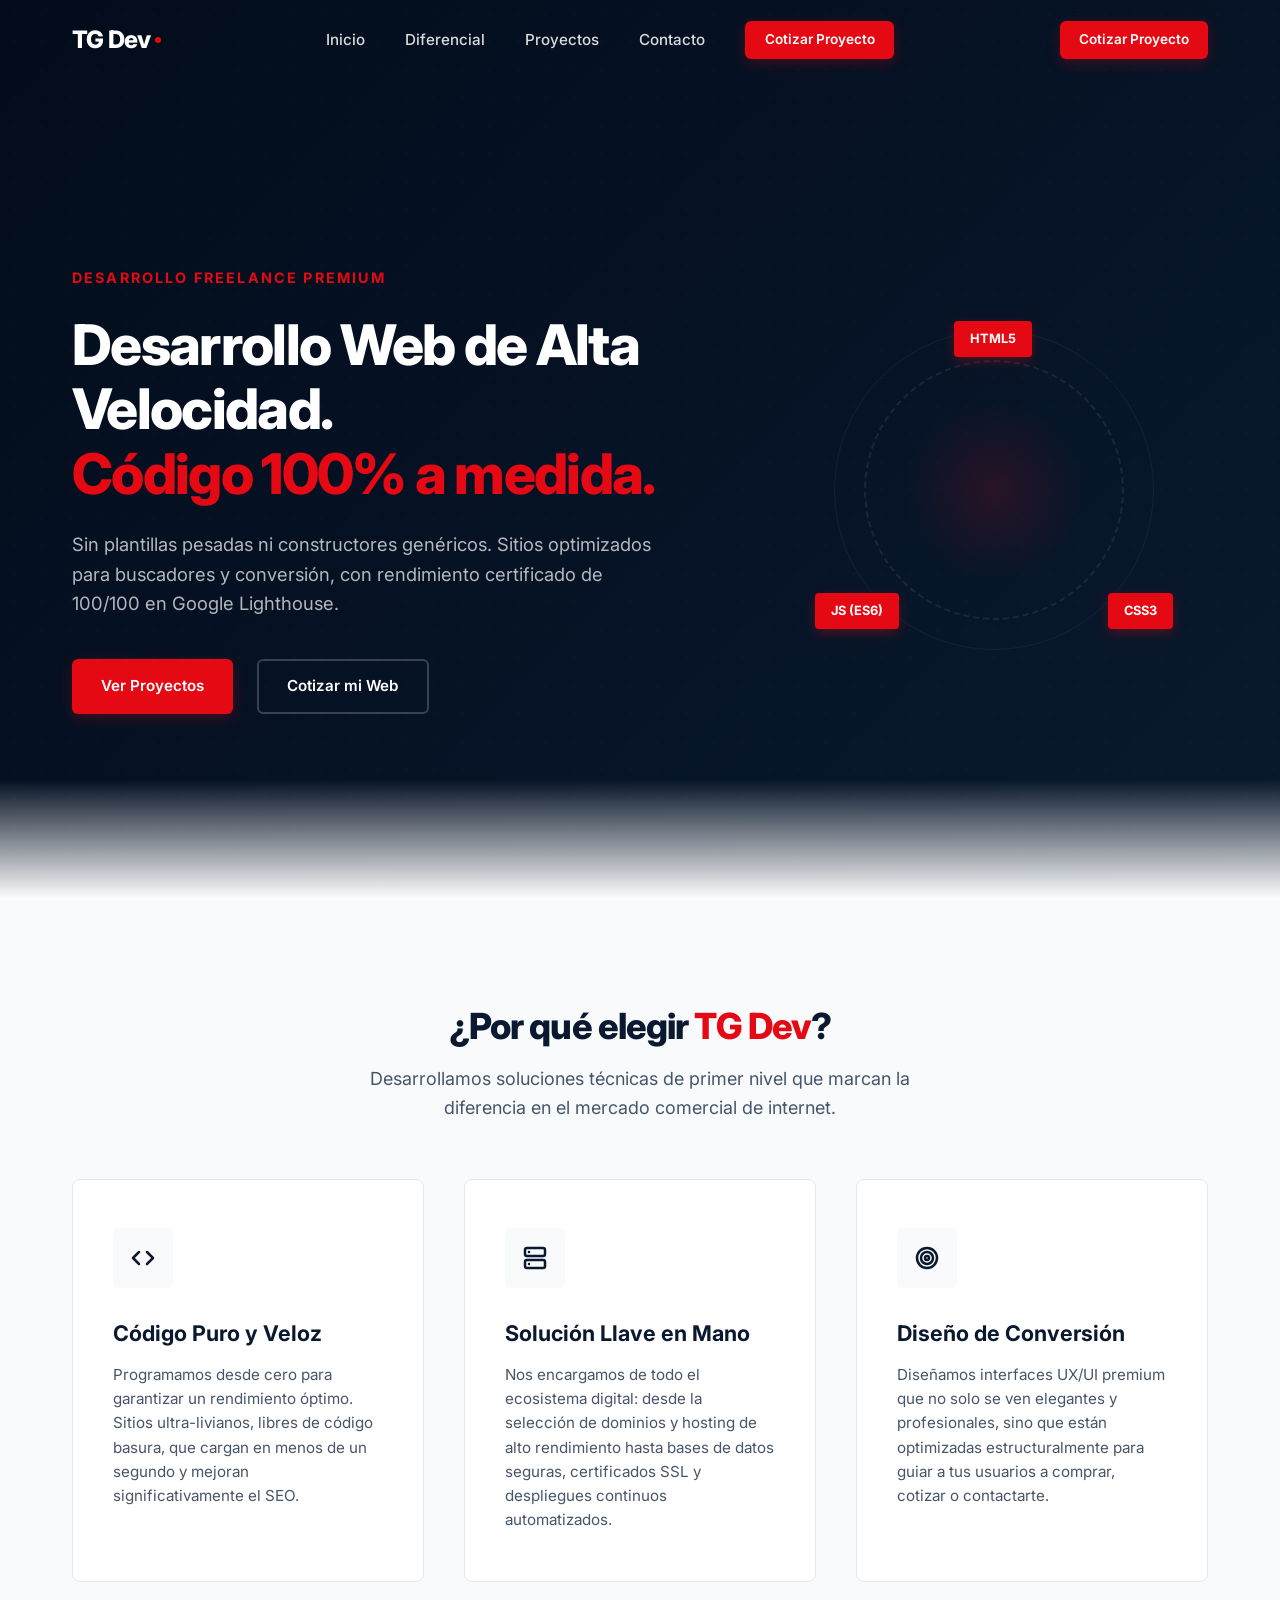
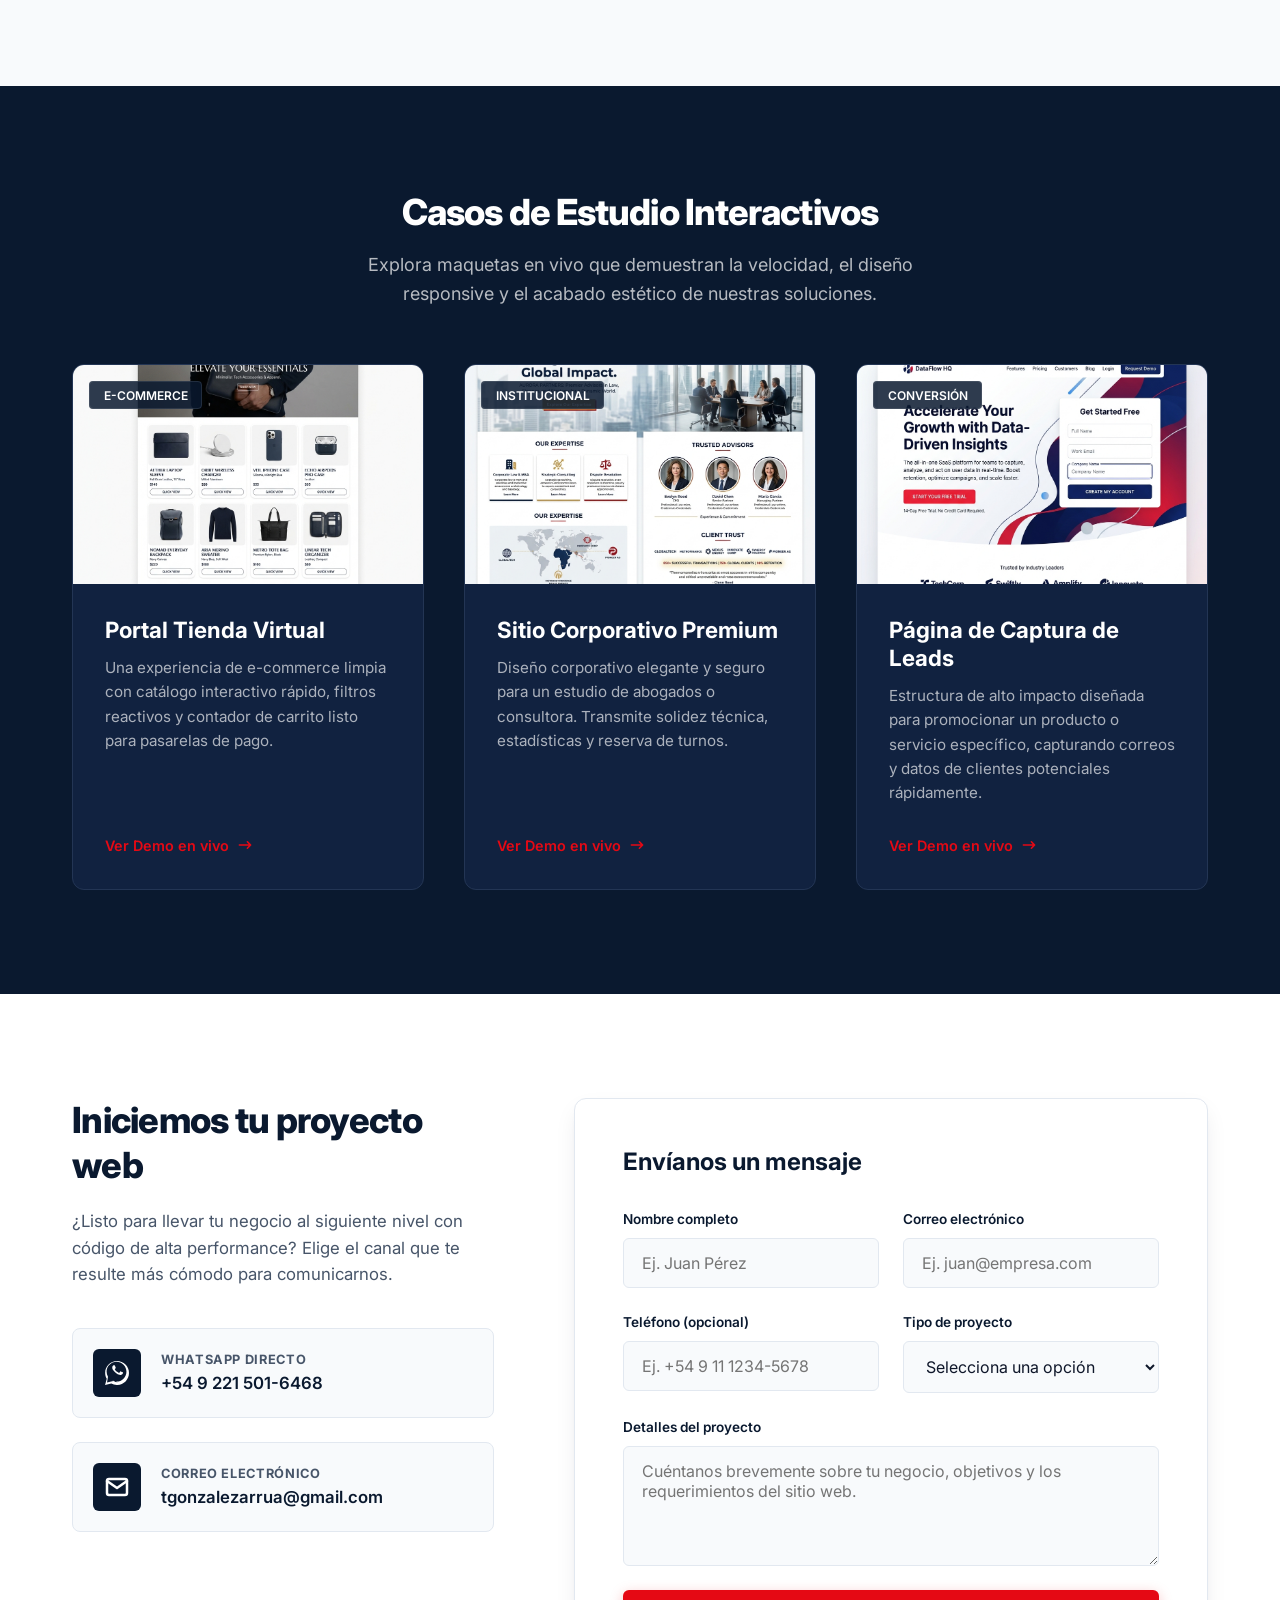
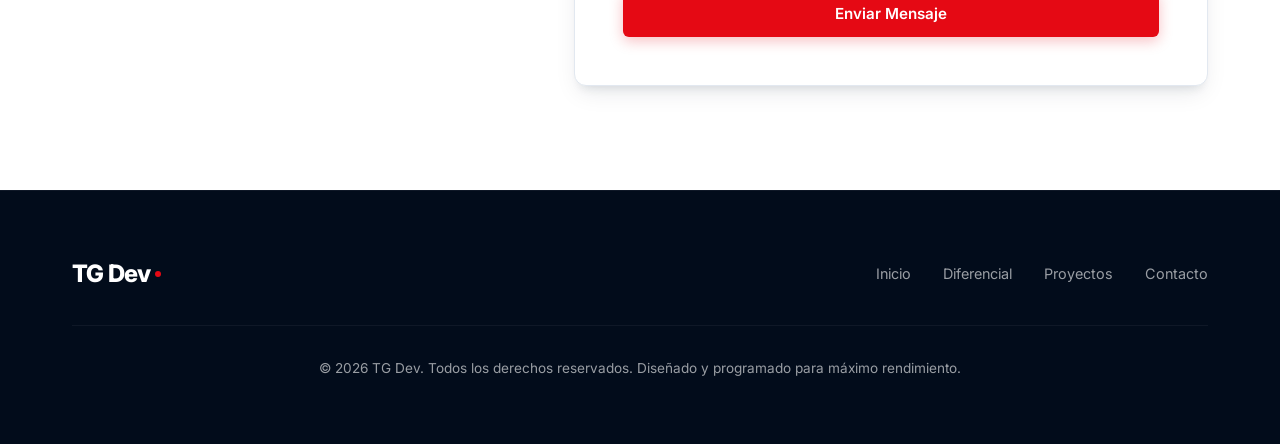
==== index.html @ a8b9cef2 "Initial commit: TG Dev portfolio and 3 interactive live demo pages" ====
<!DOCTYPE html>
<html lang="es">
<head>
  <meta charset="UTF-8">
  <meta name="viewport" content="width=device-width, initial-scale=1.0">
  <meta name="description" content="Sitios web freelance a medida en código puro para el máximo rendimiento y conversión. Soluciones llave en mano de hosting, base de datos y diseño premium en TG Dev.">
  <meta name="robots" content="index, follow">
  <title>TG Dev | Desarrollo Web de Alta Velocidad y Código a Medida</title>
  
  <!-- Preconnect Google Fonts for Performance -->
  <link rel="preconnect" href="https://fonts.googleapis.com">
  <link rel="preconnect" href="https://fonts.gstatic.com" crossorigin>
  <link href="https://fonts.googleapis.com/css2?family=Inter:wght@300;400;500;600;700;800&display=swap" rel="stylesheet">
  
  <!-- Global Stylesheet -->
  <link rel="stylesheet" href="styles.css">
</head>
<body>

  <!-- Header / Navigation -->
  <header class="header">
    <div class="container nav-container">
      <a href="#" class="logo" id="header-logo">
        TG Dev<span class="logo-dot"></span>
      </a>
      
      <!-- Nav menu -->
      <ul class="nav-menu" id="nav-menu">
        <li><a href="#" class="nav-link">Inicio</a></li>
        <li><a href="#diferencial" class="nav-link">Diferencial</a></li>
        <li><a href="#proyectos" class="nav-link">Proyectos</a></li>
        <li><a href="#contacto" class="nav-link">Contacto</a></li>
        <li class="mobile-nav-cta">
          <a href="#contacto" class="btn btn-primary btn-small">Cotizar Proyecto</a>
        </li>
      </ul>
      
      <!-- Call to action button -->
      <div class="nav-cta">
        <a href="#contacto" class="btn btn-primary btn-small">Cotizar Proyecto</a>
      </div>
      
      <!-- Mobile hamburger toggle button -->
      <button class="mobile-toggle" aria-label="Abrir menú de navegación" aria-expanded="false" id="mobile-nav-toggle">
        <span></span>
        <span></span>
        <span></span>
      </button>
    </div>
  </header>

  <!-- Hero Section -->
  <section class="hero" id="inicio">
    <div class="container hero-grid">
      <div class="hero-content">
        <span class="hero-tagline">Desarrollo Freelance Premium</span>
        <h1 class="hero-title">
          Desarrollo Web de Alta Velocidad.<br>
          <span class="text-accent">Código 100% a medida.</span>
        </h1>
        <p class="hero-description">
          Sin plantillas pesadas ni constructores genéricos. Sitios optimizados para buscadores y conversión, con rendimiento certificado de 100/100 en Google Lighthouse.
        </p>
        <div class="hero-actions">
          <a href="#proyectos" class="btn btn-primary">Ver Proyectos</a>
          <a href="#contacto" class="btn btn-secondary">Cotizar mi Web</a>
        </div>
      </div>
      
      <div class="hero-visual" aria-hidden="true">
        <!-- Interactive Tech Node graphic -->
        <div class="tech-circle">
          <div class="tech-node node-1">HTML5</div>
          <div class="tech-node node-2">CSS3</div>
          <div class="tech-node node-3">JS (ES6)</div>
        </div>
      </div>
    </div>
  </section>

  <!-- Technical Differential Section -->
  <section class="section-padding bg-offset" id="diferencial">
    <div class="container">
      <h2 class="section-title">¿Por qué elegir <span class="text-accent">TG Dev</span>?</h2>
      <p class="section-subtitle">
        Desarrollamos soluciones técnicas de primer nivel que marcan la diferencia en el mercado comercial de internet.
      </p>
      
      <div class="differential-grid">
        <!-- Column 1: Speed & Clean code -->
        <article class="diff-card">
          <div class="diff-icon-wrapper" aria-hidden="true">
            <!-- Code/Terminal SVG Icon -->
            <svg width="24" height="24" viewBox="0 0 24 24" fill="none" stroke="currentColor" stroke-width="2.5" stroke-linecap="round" stroke-linejoin="round">
              <polyline points="16 18 22 12 16 6"></polyline>
              <polyline points="8 6 2 12 8 18"></polyline>
            </svg>
          </div>
          <h3>Código Puro y Veloz</h3>
          <p>
            Programamos desde cero para garantizar un rendimiento óptimo. Sitios ultra-livianos, libres de código basura, que cargan en menos de un segundo y mejoran significativamente el SEO.
          </p>
        </article>

        <!-- Column 2: Full-Stack Solution -->
        <article class="diff-card">
          <div class="diff-icon-wrapper" aria-hidden="true">
            <!-- Server/Cloud SVG Icon -->
            <svg width="24" height="24" viewBox="0 0 24 24" fill="none" stroke="currentColor" stroke-width="2.5" stroke-linecap="round" stroke-linejoin="round">
              <rect x="2" y="2" width="20" height="8" rx="2" ry="2"></rect>
              <rect x="2" y="14" width="20" height="8" rx="2" ry="2"></rect>
              <line x1="6" y1="6" x2="6.01" y2="6"></line>
              <line x1="6" y1="18" x2="6.01" y2="18"></line>
            </svg>
          </div>
          <h3>Solución Llave en Mano</h3>
          <p>
            Nos encargamos de todo el ecosistema digital: desde la selección de dominios y hosting de alto rendimiento hasta bases de datos seguras, certificados SSL y despliegues continuos automatizados.
          </p>
        </article>

        <!-- Column 3: Conversion Design -->
        <article class="diff-card">
          <div class="diff-icon-wrapper" aria-hidden="true">
            <!-- Target SVG Icon -->
            <svg width="24" height="24" viewBox="0 0 24 24" fill="none" stroke="currentColor" stroke-width="2.5" stroke-linecap="round" stroke-linejoin="round">
              <circle cx="12" cy="12" r="10"></circle>
              <circle cx="12" cy="12" r="6"></circle>
              <circle cx="12" cy="12" r="2"></circle>
            </svg>
          </div>
          <h3>Diseño de Conversión</h3>
          <p>
            Diseñamos interfaces UX/UI premium que no solo se ven elegantes y profesionales, sino que están optimizadas estructuralmente para guiar a tus usuarios a comprar, cotizar o contactarte.
          </p>
        </article>
      </div>
    </div>
  </section>

  <!-- Interactive Project Showcase Section -->
  <section class="section-padding bg-dark" id="proyectos">
    <div class="container">
      <h2 class="section-title">Casos de Estudio Interactivos</h2>
      <p class="section-subtitle" style="color: rgba(255,255,255,0.7);">
        Explora maquetas en vivo que demuestran la velocidad, el diseño responsive y el acabado estético de nuestras soluciones.
      </p>
      
      <div class="showcase-grid">
        <!-- E-Commerce Card -->
        <article class="showcase-card">
          <div class="showcase-img-container">
            <span class="showcase-overlay">
              <span class="showcase-tag">E-Commerce</span>
            </span>
            <img src="assets/img/ecommerce-preview.png" alt="Previsualización de la tienda online ficticia" class="showcase-img" loading="lazy">
          </div>
          <div class="showcase-content">
            <h3>Portal Tienda Virtual</h3>
            <p>Una experiencia de e-commerce limpia con catálogo interactivo rápido, filtros reactivos y contador de carrito listo para pasarelas de pago.</p>
            <a href="demo-ecommerce.html" class="showcase-link">
              Ver Demo en vivo
              <svg viewBox="0 0 20 20" aria-hidden="true">
                <path fill-rule="evenodd" d="M12.293 5.293a1 1 0 011.414 0l4 4a1 1 0 010 1.414l-4 4a1 1 0 01-1.414-1.414L14.586 11H3a1 1 0 110-2h11.586l-2.293-2.293a1 1 0 010-1.414z" clip-rule="evenodd"></path>
              </svg>
            </a>
          </div>
        </article>

        <!-- Institutional Card -->
        <article class="showcase-card">
          <div class="showcase-img-container">
            <span class="showcase-overlay">
              <span class="showcase-tag">Institucional</span>
            </span>
            <img src="assets/img/institucional-preview.png" alt="Previsualización del sitio corporativo ficticio" class="showcase-img" loading="lazy">
          </div>
          <div class="showcase-content">
            <h3>Sitio Corporativo Premium</h3>
            <p>Diseño corporativo elegante y seguro para un estudio de abogados o consultora. Transmite solidez técnica, estadísticas y reserva de turnos.</p>
            <a href="demo-institucional.html" class="showcase-link">
              Ver Demo en vivo
              <svg viewBox="0 0 20 20" aria-hidden="true">
                <path fill-rule="evenodd" d="M12.293 5.293a1 1 0 011.414 0l4 4a1 1 0 010 1.414l-4 4a1 1 0 01-1.414-1.414L14.586 11H3a1 1 0 110-2h11.586l-2.293-2.293a1 1 0 010-1.414z" clip-rule="evenodd"></path>
              </svg>
            </a>
          </div>
        </article>

        <!-- Landing Page Card -->
        <article class="showcase-card">
          <div class="showcase-img-container">
            <span class="showcase-overlay">
              <span class="showcase-tag">Conversión</span>
            </span>
            <img src="assets/img/landing-preview.png" alt="Previsualización de la landing page de captura" class="showcase-img" loading="lazy">
          </div>
          <div class="showcase-content">
            <h3>Página de Captura de Leads</h3>
            <p>Estructura de alto impacto diseñada para promocionar un producto o servicio específico, capturando correos y datos de clientes potenciales rápidamente.</p>
            <a href="demo-landing.html" class="showcase-link">
              Ver Demo en vivo
              <svg viewBox="0 0 20 20" aria-hidden="true">
                <path fill-rule="evenodd" d="M12.293 5.293a1 1 0 011.414 0l4 4a1 1 0 010 1.414l-4 4a1 1 0 01-1.414-1.414L14.586 11H3a1 1 0 110-2h11.586l-2.293-2.293a1 1 0 010-1.414z" clip-rule="evenodd"></path>
              </svg>
            </a>
          </div>
        </article>
      </div>
    </div>
  </section>

  <!-- Contact & Call to Action Section -->
  <section class="section-padding" id="contacto">
    <div class="container contact-grid">
      
      <!-- Left Column: Contact Channels -->
      <div class="contact-info">
        <h2>Iniciemos tu proyecto web</h2>
        <p>
          ¿Listo para llevar tu negocio al siguiente nivel con código de alta performance? Elige el canal que te resulte más cómodo para comunicarnos.
        </p>
        
        <div class="contact-channels">
          <!-- WhatsApp Channel -->
          <a href="https://wa.me/5492215016468" class="channel-card whatsapp" target="_blank" rel="noopener noreferrer">
            <div class="channel-icon" aria-hidden="true">
              <!-- WhatsApp SVG -->
              <svg width="24" height="24" viewBox="0 0 24 24" fill="currentColor">
                <path d="M.057 24l1.687-6.163c-1.041-1.804-1.588-3.849-1.587-5.946C.06 5.348 5.397.01 12.008.01c3.202.001 6.212 1.246 8.477 3.514 2.266 2.268 3.507 5.28 3.505 8.484-.004 6.657-5.34 11.997-11.953 11.997-2.005-.001-3.973-.502-5.73-1.464L0 24zm6.59-4.846c1.6.95 3.197 1.451 4.838 1.453 5.485 0 9.94-4.447 9.943-9.919.002-2.65-1.02-5.143-2.88-7.009C16.69 1.815 14.205.793 11.562.793c-5.487 0-9.943 4.449-9.946 9.92-.001 1.774.475 3.498 1.38 5.061L2.03 21.57l6.196-1.625c1.472.802 3.125 1.222 4.79 1.222.001 0 0 0 .001 0zm11.367-7.794c-.302-.151-1.786-.881-2.062-.981-.277-.1-.478-.151-.68.151-.202.302-.782.981-.956 1.181-.176.2-.353.226-.655.076-1.537-.767-2.664-1.333-3.738-3.178-.285-.488.285-.453.816-1.513.088-.176.044-.328-.022-.479-.066-.151-.58-1.4-.796-1.92-.211-.508-.425-.439-.58-.446-.151-.008-.323-.009-.494-.009-.171 0-.45.064-.686.321-.236.257-.902.881-.902 2.148s.922 2.493 1.05 2.661c.126.168 1.814 2.769 4.398 3.882.615.264 1.094.422 1.468.541.618.196 1.18.169 1.625.1.497-.077 1.786-.731 2.038-1.44.252-.708.252-1.314.177-1.44-.075-.127-.277-.202-.58-.352z"/>
              </svg>
            </div>
            <div class="channel-details">
              <span class="channel-label">WhatsApp Directo</span>
              <span class="channel-value">+54 9 221 501-6468</span>
            </div>
          </a>
          
          <!-- Email Channel -->
          <a href="mailto:tgonzalezarrua@gmail.com" class="channel-card email">
            <div class="channel-icon" aria-hidden="true">
              <!-- Envelope SVG -->
              <svg width="24" height="24" viewBox="0 0 24 24" fill="none" stroke="currentColor" stroke-width="2.5" stroke-linecap="round" stroke-linejoin="round">
                <path d="M4 4h16c1.1 0 2 .9 2 2v12c0 1.1-.9 2-2 2H4c-1.1 0-2-.9-2-2V6c0-1.1.9-2 2-2z"></path>
                <polyline points="22,6 12,13 2,6"></polyline>
              </svg>
            </div>
            <div class="channel-details">
              <span class="channel-label">Correo Electrónico</span>
              <span class="channel-value">tgonzalezarrua@gmail.com</span>
            </div>
          </a>
        </div>
      </div>
      
      <!-- Right Column: Netlify Contact Form -->
      <div class="contact-form-wrapper">
        <h3 class="contact-form-title">Envíanos un mensaje</h3>
        
        <!-- Netlify Form Setup -->
        <form name="contact" method="POST" data-netlify="true" netlify-honeypot="bot-field" id="contact-form">
          <input type="hidden" name="form-name" value="contact" />
          <p style="display:none">
            <label>Don't fill this out if you're human: <input name="bot-field" /></label>
          </p>
          
          <div class="form-row">
            <div class="form-group">
              <label for="name" class="form-label">Nombre completo</label>
              <input type="text" name="name" id="name" class="form-input" placeholder="Ej. Juan Pérez" required>
            </div>
            <div class="form-group">
              <label for="email" class="form-label">Correo electrónico</label>
              <input type="email" name="email" id="email" class="form-input" placeholder="Ej. juan@empresa.com" required>
            </div>
          </div>
          
          <div class="form-row">
            <div class="form-group">
              <label for="phone" class="form-label">Teléfono (opcional)</label>
              <input type="tel" name="phone" id="phone" class="form-input" placeholder="Ej. +54 9 11 1234-5678">
            </div>
            <div class="form-group">
              <label for="project-type" class="form-label">Tipo de proyecto</label>
              <select name="project-type" id="project-type" class="form-input" required>
                <option value="" disabled selected>Selecciona una opción</option>
                <option value="ecommerce">Tienda Online / E-commerce</option>
                <option value="institutional">Web Corporativa / Institucional</option>
                <option value="landing">Landing Page de Captura</option>
                <option value="custom">Desarrollo Web Personalizado</option>
              </select>
            </div>
          </div>
          
          <div class="form-group">
            <label for="message" class="form-label">Detalles del proyecto</label>
            <textarea name="message" id="message" class="form-input" placeholder="Cuéntanos brevemente sobre tu negocio, objetivos y los requerimientos del sitio web." required></textarea>
          </div>
          
          <button type="submit" class="btn btn-primary" style="width:100%;">Enviar Mensaje</button>
          
          <div id="contact-status" class="form-status" aria-live="polite"></div>
        </form>
      </div>
      
    </div>
  </section>

  <!-- Footer -->
  <footer class="footer">
    <div class="container">
      <div class="footer-content">
        <a href="#" class="logo footer-logo">
          TG Dev<span class="logo-dot"></span>
        </a>
        <nav aria-label="Menú secundario">
          <ul class="footer-links">
            <li><a href="#" class="footer-link">Inicio</a></li>
            <li><a href="#diferencial" class="footer-link">Diferencial</a></li>
            <li><a href="#proyectos" class="footer-link">Proyectos</a></li>
            <li><a href="#contacto" class="footer-link">Contacto</a></li>
          </ul>
        </nav>
      </div>
      
      <div class="footer-copyright">
        &copy; 2026 TG Dev. Todos los derechos reservados. Diseñado y programado para máximo rendimiento.
      </div>
    </div>
  </footer>

  <!-- Core JavaScript -->
  <script src="main.js"></script>
</body>
</html>
---- styles.css ----
/* ==========================================================================
   TG DEV - MODERN DESIGN SYSTEM & GLOBAL STYLES
   ========================================================================== */

/* Import Google Fonts - Inter */
@import url('https://fonts.googleapis.com/css2?family=Inter:wght@300;400;500;600;700;800&display=swap');

:root {
  /* Colors */
  --primary: #0A192F;         /* Deep Navy - Trust & Security */
  --primary-light: #112240;   /* Light Navy - Cards/Secondary backgrounds */
  --primary-dark: #020C1B;    /* Dark Navy - Footer/Hero Base */
  
  --accent: #E50914;          /* Premium Crimson Red - Call To Action & Highlights */
  --accent-hover: #B80710;    /* Dark Red - Hover states */
  
  --neutral-dark: #0F172A;    /* Slate 900 - Text dark */
  --neutral-muted: #475569;   /* Slate 600 - Secondary text */
  --neutral-light: #FFFFFF;   /* White */
  --neutral-bg-light: #F8FAFC;/* Slate 50 - Background light */
  
  --border-light: #E2E8F0;    /* Slate 200 - Borders */
  --border-dark: #233554;     /* Deep borders for dark themes */
  
  /* Fonts */
  --font-sans: 'Inter', -apple-system, BlinkMacSystemFont, "Segoe UI", Roboto, sans-serif;
  
  /* Layout & Spacing */
  --container-max-width: 1200px;
  --header-height: 80px;
  --header-shrink-height: 70px;
  
  /* Transitions */
  --transition-fast: all 0.15s ease;
  --transition-normal: all 0.3s cubic-bezier(0.25, 0.8, 0.25, 1);
  --transition-slow: all 0.5s cubic-bezier(0.25, 0.8, 0.25, 1);
  
  /* Shadows */
  --shadow-sm: 0 1px 3px rgba(0,0,0,0.12), 0 1px 2px rgba(0,0,0,0.24);
  --shadow-md: 0 4px 6px -1px rgba(0, 0, 0, 0.1), 0 2px 4px -1px rgba(0, 0, 0, 0.06);
  --shadow-lg: 0 10px 25px -5px rgba(10, 25, 47, 0.1), 0 8px 10px -6px rgba(10, 25, 47, 0.1);
  --shadow-premium: 0 20px 40px rgba(2, 12, 27, 0.3);
}

/* ==========================================================================
   RESET & BASE STYLES
   ========================================================================== */
*, *::before, *::after {
  box-sizing: border-box;
  margin: 0;
  padding: 0;
}

html {
  scroll-behavior: smooth;
  font-size: 16px;
  -webkit-font-smoothing: antialiased;
  -moz-osx-font-smoothing: grayscale;
}

body {
  font-family: var(--font-sans);
  background-color: var(--neutral-light);
  color: var(--neutral-dark);
  line-height: 1.6;
  overflow-x: hidden;
}

h1, h2, h3, h4, h5, h6 {
  font-weight: 700;
  line-height: 1.25;
  color: var(--primary);
}

a {
  color: inherit;
  text-decoration: none;
  transition: var(--transition-fast);
}

img {
  max-width: 100%;
  height: auto;
  display: block;
}

input, textarea, button, select {
  font-family: inherit;
  font-size: 1rem;
}

button {
  cursor: pointer;
  border: none;
  background: none;
  outline: none;
}

/* ==========================================================================
   UTILITY CLASSES
   ========================================================================== */
.container {
  width: 100%;
  max-width: var(--container-max-width);
  margin-right: auto;
  margin-left: auto;
  padding-right: 2rem;
  padding-left: 2rem;
}

.section-padding {
  padding-top: 6.5rem;
  padding-bottom: 6.5rem;
}

.section-title {
  font-size: 2.25rem;
  font-weight: 800;
  text-align: center;
  margin-bottom: 1rem;
  letter-spacing: -0.025em;
}

.section-subtitle {
  font-size: 1.125rem;
  color: var(--neutral-muted);
  text-align: center;
  max-width: 600px;
  margin: 0 auto 3.5rem auto;
}

.text-accent {
  color: var(--accent);
}

.bg-dark {
  background-color: var(--primary);
  color: var(--neutral-light);
}

.bg-dark h1, .bg-dark h2, .bg-dark h3, .bg-dark h4 {
  color: var(--neutral-light);
}

.bg-offset {
  background-color: var(--neutral-bg-light);
}

/* ==========================================================================
   BUTTONS
   ========================================================================== */
.btn {
  display: inline-flex;
  align-items: center;
  justify-content: center;
  padding: 0.85rem 1.8rem;
  font-weight: 600;
  font-size: 0.95rem;
  border-radius: 6px;
  transition: var(--transition-normal);
  text-align: center;
  position: relative;
  overflow: hidden;
  gap: 0.5rem;
  z-index: 1;
}

.btn::before {
  content: '';
  position: absolute;
  top: 0;
  left: 0;
  width: 100%;
  height: 100%;
  background: rgba(255, 255, 255, 0.08);
  transform: scaleX(0);
  transform-origin: right;
  transition: transform 0.4s ease-in-out;
  z-index: -1;
}

.btn:hover::before {
  transform: scaleX(1);
  transform-origin: left;
}

.btn-primary {
  background-color: var(--accent);
  color: var(--neutral-light);
  box-shadow: 0 4px 14px rgba(229, 9, 20, 0.25);
}

.btn-primary:hover {
  background-color: var(--accent-hover);
  box-shadow: 0 6px 20px rgba(229, 9, 20, 0.35);
  transform: translateY(-2px);
}

.btn-secondary {
  background-color: transparent;
  color: var(--neutral-light);
  border: 2px solid rgba(255, 255, 255, 0.2);
}

.btn-secondary:hover {
  border-color: var(--neutral-light);
  background-color: rgba(255, 255, 255, 0.05);
  transform: translateY(-2px);
}

.btn-outline-dark {
  background-color: transparent;
  color: var(--primary);
  border: 2px solid var(--primary);
}

.btn-outline-dark:hover {
  background-color: var(--primary);
  color: var(--neutral-light);
  transform: translateY(-2px);
}

.btn-small {
  padding: 0.5rem 1.2rem;
  font-size: 0.85rem;
}

/* ==========================================================================
   HEADER / NAVIGATION
   ========================================================================== */
.header {
  position: fixed;
  top: 0;
  left: 0;
  width: 100%;
  height: var(--header-height);
  display: flex;
  align-items: center;
  z-index: 1000;
  transition: var(--transition-normal);
  background: transparent;
}

.header.scrolled {
  height: var(--header-shrink-height);
  background: rgba(10, 25, 47, 0.95);
  backdrop-filter: blur(16px);
  -webkit-backdrop-filter: blur(16px);
  box-shadow: var(--shadow-md);
  border-bottom: 1px solid rgba(255, 255, 255, 0.08);
}

.header.scrolled-light {
  height: var(--header-shrink-height);
  background: rgba(255, 255, 255, 0.95);
  backdrop-filter: blur(16px);
  -webkit-backdrop-filter: blur(16px);
  box-shadow: var(--shadow-md);
  border-bottom: 1px solid rgba(15, 23, 42, 0.08);
}

.header.scrolled-light .nav-link {
  color: var(--primary);
}

.header.scrolled-light .logo {
  color: var(--primary);
}

.nav-container {
  display: flex;
  justify-content: space-between;
  align-items: center;
  width: 100%;
}

.logo {
  font-size: 1.5rem;
  font-weight: 800;
  color: var(--neutral-light);
  letter-spacing: -0.03em;
  display: flex;
  align-items: center;
  gap: 0.25rem;
}

.logo-dot {
  width: 6px;
  height: 6px;
  background-color: var(--accent);
  border-radius: 50%;
  display: inline-block;
}

.nav-menu {
  display: flex;
  align-items: center;
  gap: 2.5rem;
  list-style: none;
}

.nav-link {
  font-size: 0.95rem;
  font-weight: 500;
  color: rgba(255, 255, 255, 0.85);
  position: relative;
  padding: 0.5rem 0;
}

.nav-link::after {
  content: '';
  position: absolute;
  bottom: 0;
  left: 0;
  width: 100%;
  height: 2px;
  background-color: var(--accent);
  transform: scaleX(0);
  transform-origin: right;
  transition: transform 0.3s cubic-bezier(0.25, 0.8, 0.25, 1);
}

.nav-link:hover {
  color: var(--neutral-light);
}

.nav-link:hover::after {
  transform: scaleX(1);
  transform-origin: left;
}

.header.scrolled-light .nav-link:hover {
  color: var(--accent);
}

.nav-cta {
  display: flex;
  align-items: center;
}

/* Mobile Toggle */
.mobile-toggle {
  display: none;
  flex-direction: column;
  justify-content: space-between;
  width: 24px;
  height: 18px;
  background: transparent;
  border: none;
  cursor: pointer;
  z-index: 1100;
}

.mobile-toggle span {
  width: 100%;
  height: 2px;
  background-color: var(--neutral-light);
  border-radius: 2px;
  transition: var(--transition-normal);
}

.header.scrolled-light .mobile-toggle span {
  background-color: var(--primary);
}

/* ==========================================================================
   PORTFOLIO MAIN LANDING (INDEX.HTML)
   ========================================================================== */

/* Hero Section */
.hero {
  position: relative;
  min-height: 100vh;
  display: flex;
  align-items: center;
  padding-top: var(--header-height);
  background: linear-gradient(135deg, var(--primary-dark) 0%, var(--primary) 100%);
  background-image: 
    radial-gradient(rgba(255, 255, 255, 0.02) 1px, transparent 1px),
    linear-gradient(135deg, var(--primary-dark) 0%, var(--primary) 100%);
  background-size: 28px 28px, 100% 100%;
  overflow: hidden;
}

.hero::after {
  content: '';
  position: absolute;
  bottom: 0;
  left: 0;
  width: 100%;
  height: 120px;
  background: linear-gradient(to top, var(--neutral-light), transparent);
  pointer-events: none;
}

.hero-grid {
  display: grid;
  grid-template-columns: 1.2fr 0.8fr;
  align-items: center;
  gap: 4rem;
  width: 100%;
}

.hero-content {
  z-index: 5;
  animation: fadeIn 0.8s ease-out;
}

.hero-tagline {
  font-size: 0.9rem;
  font-weight: 700;
  text-transform: uppercase;
  letter-spacing: 0.15em;
  color: var(--accent);
  margin-bottom: 1.5rem;
  display: block;
}

.hero-title {
  font-size: 3.5rem;
  font-weight: 800;
  line-height: 1.15;
  color: var(--neutral-light);
  margin-bottom: 1.5rem;
  letter-spacing: -0.03em;
}

.hero-description {
  font-size: 1.15rem;
  color: rgba(255, 255, 255, 0.7);
  margin-bottom: 2.5rem;
  max-width: 600px;
}

.hero-actions {
  display: flex;
  gap: 1.5rem;
}

.hero-visual {
  position: relative;
  display: flex;
  justify-content: center;
  align-items: center;
  z-index: 2;
}

/* Elegant Tech Decorative Circle */
.tech-circle {
  width: 320px;
  height: 320px;
  border-radius: 50%;
  border: 1px solid rgba(255, 255, 255, 0.05);
  position: relative;
  display: flex;
  align-items: center;
  justify-content: center;
  animation: rotateSlow 20s linear infinite;
}

.tech-circle::before {
  content: '';
  width: 260px;
  height: 260px;
  border-radius: 50%;
  border: 2px dashed rgba(255, 255, 255, 0.08);
  position: absolute;
}

.tech-circle::after {
  content: '';
  width: 180px;
  height: 180px;
  border-radius: 50%;
  background: radial-gradient(circle, rgba(229, 9, 20, 0.15) 0%, transparent 70%);
  position: absolute;
}

.tech-node {
  position: absolute;
  background-color: var(--accent);
  color: var(--neutral-light);
  padding: 0.5rem 1rem;
  border-radius: 4px;
  font-size: 0.8rem;
  font-weight: 700;
  box-shadow: 0 4px 12px rgba(229, 9, 20, 0.3);
  animation: counterRotate 20s linear infinite;
}

.node-1 { top: -10px; left: calc(50% - 40px); }
.node-2 { bottom: 20px; right: -20px; }
.node-3 { bottom: 20px; left: -20px; }

/* Differential Section */
.differential-grid {
  display: grid;
  grid-template-columns: repeat(auto-fit, minmax(320px, 1fr));
  gap: 2.5rem;
}

.diff-card {
  background: var(--neutral-light);
  border: 1px solid var(--border-light);
  border-radius: 8px;
  padding: 3rem 2.5rem;
  transition: var(--transition-normal);
  position: relative;
}

.diff-card::before {
  content: '';
  position: absolute;
  top: 0;
  left: 0;
  width: 100%;
  height: 4px;
  background-color: var(--primary);
  border-radius: 8px 8px 0 0;
  transform: scaleX(0);
  transform-origin: left;
  transition: var(--transition-normal);
}

.diff-card:hover {
  transform: translateY(-8px);
  box-shadow: var(--shadow-lg);
  border-color: transparent;
}

.diff-card:hover::before {
  transform: scaleX(1);
  background-color: var(--accent);
}

.diff-icon-wrapper {
  width: 60px;
  height: 60px;
  border-radius: 6px;
  background-color: var(--neutral-bg-light);
  color: var(--primary);
  display: flex;
  align-items: center;
  justify-content: center;
  font-size: 1.5rem;
  font-weight: 800;
  margin-bottom: 2rem;
  transition: var(--transition-normal);
}

.diff-card:hover .diff-icon-wrapper {
  background-color: var(--primary);
  color: var(--neutral-light);
}

.diff-card h3 {
  font-size: 1.35rem;
  font-weight: 700;
  margin-bottom: 1rem;
}

.diff-card p {
  color: var(--neutral-muted);
  font-size: 0.95rem;
  line-height: 1.6;
}

/* Showcase Section */
.showcase-section {
  position: relative;
  background-color: var(--primary-dark);
}

.showcase-grid {
  display: grid;
  grid-template-columns: repeat(auto-fit, minmax(340px, 1fr));
  gap: 2.5rem;
}

.showcase-card {
  background: var(--primary-light);
  border: 1px solid var(--border-dark);
  border-radius: 12px;
  overflow: hidden;
  transition: var(--transition-normal);
  display: flex;
  flex-direction: column;
}

.showcase-card:hover {
  transform: translateY(-5px);
  border-color: rgba(229, 9, 20, 0.4);
  box-shadow: var(--shadow-premium);
}

.showcase-img-container {
  position: relative;
  aspect-ratio: 16/10;
  overflow: hidden;
  background-color: var(--primary-dark);
}

.showcase-img {
  width: 100%;
  height: 100%;
  object-fit: cover;
  transition: var(--transition-slow);
}

.showcase-card:hover .showcase-img {
  transform: scale(1.05);
}

.showcase-overlay {
  position: absolute;
  top: 1rem;
  left: 1rem;
  z-index: 10;
}

.showcase-tag {
  background-color: rgba(10, 25, 47, 0.85);
  backdrop-filter: blur(4px);
  border: 1px solid rgba(255, 255, 255, 0.1);
  color: var(--neutral-light);
  padding: 0.35rem 0.85rem;
  font-size: 0.75rem;
  font-weight: 600;
  text-transform: uppercase;
  border-radius: 4px;
}

.showcase-content {
  padding: 2rem;
  display: flex;
  flex-direction: column;
  flex-grow: 1;
}

.showcase-card h3 {
  font-size: 1.4rem;
  color: var(--neutral-light);
  margin-bottom: 0.75rem;
}

.showcase-card p {
  color: rgba(255, 255, 255, 0.65);
  font-size: 0.95rem;
  margin-bottom: 1.75rem;
  flex-grow: 1;
}

.showcase-link {
  display: inline-flex;
  align-items: center;
  gap: 0.5rem;
  font-weight: 600;
  font-size: 0.9rem;
  color: var(--accent);
  align-self: flex-start;
  transition: var(--transition-fast);
}

.showcase-link svg {
  width: 16px;
  height: 16px;
  fill: currentColor;
  transition: transform 0.2s ease;
}

.showcase-link:hover {
  color: var(--neutral-light);
}

.showcase-link:hover svg {
  transform: translateX(4px);
}

/* Contact Section */
.contact-grid {
  display: grid;
  grid-template-columns: 0.8fr 1.2fr;
  gap: 5rem;
  align-items: start;
}

.contact-info h2 {
  font-size: 2.25rem;
  font-weight: 800;
  margin-bottom: 1.25rem;
  letter-spacing: -0.02em;
}

.contact-info p {
  color: var(--neutral-muted);
  margin-bottom: 2.5rem;
  font-size: 1.05rem;
}

.contact-channels {
  display: flex;
  flex-direction: column;
  gap: 1.5rem;
  margin-bottom: 3rem;
}

.channel-card {
  display: flex;
  align-items: center;
  gap: 1.25rem;
  padding: 1.25rem;
  background-color: var(--neutral-bg-light);
  border: 1px solid var(--border-light);
  border-radius: 8px;
  transition: var(--transition-normal);
}

.channel-card:hover {
  border-color: var(--primary);
  background-color: var(--neutral-light);
  box-shadow: var(--shadow-md);
}

.channel-icon {
  width: 48px;
  height: 48px;
  border-radius: 6px;
  background-color: var(--primary);
  color: var(--neutral-light);
  display: flex;
  align-items: center;
  justify-content: center;
  font-size: 1.2rem;
}

.channel-card.whatsapp:hover .channel-icon {
  background-color: #25D366;
}

.channel-card.email:hover .channel-icon {
  background-color: var(--accent);
}

.channel-details {
  display: flex;
  flex-direction: column;
}

.channel-label {
  font-size: 0.8rem;
  font-weight: 700;
  text-transform: uppercase;
  color: var(--neutral-muted);
  letter-spacing: 0.05em;
}

.channel-value {
  font-weight: 600;
  color: var(--primary);
  font-size: 1.05rem;
}

/* Contact Form */
.contact-form-wrapper {
  background-color: var(--neutral-light);
  border: 1px solid var(--border-light);
  box-shadow: var(--shadow-lg);
  border-radius: 12px;
  padding: 3rem;
}

.contact-form-title {
  font-size: 1.5rem;
  font-weight: 700;
  margin-bottom: 2rem;
}

.form-group {
  margin-bottom: 1.5rem;
  display: flex;
  flex-direction: column;
  gap: 0.5rem;
}

.form-row {
  display: grid;
  grid-template-columns: 1fr 1fr;
  gap: 1.5rem;
}

.form-label {
  font-size: 0.85rem;
  font-weight: 600;
  color: var(--primary);
}

.form-input {
  width: 100%;
  padding: 0.85rem 1.1rem;
  border: 1px solid var(--border-light);
  border-radius: 6px;
  background-color: var(--neutral-bg-light);
  transition: var(--transition-fast);
  color: var(--neutral-dark);
}

.form-input:focus {
  outline: none;
  border-color: var(--primary);
  background-color: var(--neutral-light);
  box-shadow: 0 0 0 3px rgba(10, 25, 47, 0.1);
}

textarea.form-input {
  resize: vertical;
  min-height: 120px;
}

.form-status {
  padding: 1rem;
  border-radius: 6px;
  font-size: 0.9rem;
  font-weight: 500;
  margin-top: 1.5rem;
  display: none;
}

.form-status.success {
  display: block;
  background-color: #DEF7EC;
  color: #03543F;
  border: 1px solid #BCF0DA;
}

.form-status.error {
  display: block;
  background-color: #FDE8E8;
  color: #9B1C1C;
  border: 1px solid #FBD5D5;
}

/* Footer */
.footer {
  background-color: var(--primary-dark);
  color: rgba(255, 255, 255, 0.6);
  padding: 4rem 0;
  border-top: 1px solid rgba(255, 255, 255, 0.05);
}

.footer-content {
  display: flex;
  justify-content: space-between;
  align-items: center;
}

.footer-logo {
  color: var(--neutral-light);
}

.footer-links {
  display: flex;
  gap: 2rem;
  list-style: none;
  font-size: 0.9rem;
}

.footer-link:hover {
  color: var(--neutral-light);
}

.footer-copyright {
  font-size: 0.85rem;
  margin-top: 2rem;
  text-align: center;
  border-top: 1px solid rgba(255, 255, 255, 0.05);
  padding-top: 2rem;
  width: 100%;
}


/* ==========================================================================
   DEMO COMMON STYLES (HEADER, HERO, LAYOUTS)
   ========================================================================= */
.demo-body {
  background-color: var(--neutral-bg-light);
}

.demo-nav-cta {
  display: flex;
  align-items: center;
  gap: 1.25rem;
}

.demo-badge {
  font-size: 0.75rem;
  font-weight: 700;
  padding: 0.25rem 0.6rem;
  background-color: var(--accent);
  color: var(--neutral-light);
  border-radius: 4px;
  text-transform: uppercase;
}

.demo-back-btn {
  font-size: 0.9rem;
  font-weight: 600;
  display: inline-flex;
  align-items: center;
  gap: 0.4rem;
  color: rgba(255, 255, 255, 0.85);
  transition: var(--transition-fast);
}

.header.scrolled-light .demo-back-btn {
  color: var(--primary);
}

.demo-back-btn:hover {
  color: var(--accent);
}

/* Demo Return Banner */
.demo-banner {
  position: fixed;
  bottom: 2rem;
  left: 50%;
  transform: translateX(-50%) translateY(100px);
  z-index: 1001;
  background: var(--primary);
  border: 1px solid rgba(255, 255, 255, 0.1);
  box-shadow: 0 10px 30px rgba(2, 12, 27, 0.4);
  padding: 0.85rem 1.75rem;
  border-radius: 50px;
  display: flex;
  align-items: center;
  gap: 1.5rem;
  color: var(--neutral-light);
  animation: slideUpBanner 0.6s cubic-bezier(0.25, 0.8, 0.25, 1) forwards;
  animation-delay: 1.5s;
}

.demo-banner-text {
  font-size: 0.85rem;
  font-weight: 500;
}

.demo-banner-btn {
  background-color: var(--accent);
  color: var(--neutral-light);
  padding: 0.4rem 1.1rem;
  border-radius: 20px;
  font-size: 0.8rem;
  font-weight: 700;
  box-shadow: 0 4px 10px rgba(229, 9, 20, 0.3);
  transition: var(--transition-normal);
}

.demo-banner-btn:hover {
  background-color: var(--accent-hover);
  transform: scale(1.05);
}


/* ==========================================================================
   DEMO PAGE 1: E-COMMERCE (demo-ecommerce.html)
   ========================================================================== */
.eco-hero {
  padding-top: 140px;
  padding-bottom: 80px;
  background: radial-gradient(circle at 80% 20%, rgba(229, 9, 20, 0.04) 0%, transparent 60%), var(--neutral-light);
  border-bottom: 1px solid var(--border-light);
}

.eco-hero-grid {
  display: grid;
  grid-template-columns: 1fr 1fr;
  align-items: center;
  gap: 4rem;
}

.eco-hero-title {
  font-size: 3.25rem;
  font-weight: 800;
  margin-bottom: 1.5rem;
}

.eco-hero-desc {
  font-size: 1.1rem;
  color: var(--neutral-muted);
  margin-bottom: 2rem;
}

.eco-hero-img {
  border-radius: 12px;
  box-shadow: var(--shadow-lg);
  overflow: hidden;
  background-color: var(--border-light);
}

/* Product Catalog Layout */
.eco-catalog {
  display: grid;
  grid-template-columns: 240px 1fr;
  gap: 3rem;
  align-items: start;
}

/* Sidebar Filters */
.eco-filters {
  background-color: var(--neutral-light);
  border: 1px solid var(--border-light);
  border-radius: 8px;
  padding: 1.75rem;
}

.eco-filter-title {
  font-size: 1rem;
  font-weight: 700;
  margin-bottom: 1.25rem;
  border-bottom: 1px solid var(--border-light);
  padding-bottom: 0.5rem;
}

.eco-filter-list {
  list-style: none;
  display: flex;
  flex-direction: column;
  gap: 0.85rem;
  margin-bottom: 2rem;
}

.eco-filter-item label {
  display: flex;
  align-items: center;
  gap: 0.5rem;
  font-size: 0.9rem;
  color: var(--neutral-muted);
  cursor: pointer;
}

.eco-filter-item input[type="checkbox"] {
  width: 16px;
  height: 16px;
  accent-color: var(--primary);
}

/* Product Grid */
.eco-products-grid {
  display: grid;
  grid-template-columns: repeat(auto-fill, minmax(250px, 1fr));
  gap: 2rem;
}

.eco-prod-card {
  background-color: var(--neutral-light);
  border: 1px solid var(--border-light);
  border-radius: 8px;
  overflow: hidden;
  transition: var(--transition-normal);
  display: flex;
  flex-direction: column;
}

.eco-prod-card:hover {
  transform: translateY(-5px);
  box-shadow: var(--shadow-md);
  border-color: rgba(10, 25, 47, 0.15);
}

.eco-prod-img-wrapper {
  position: relative;
  aspect-ratio: 1;
  background-color: var(--neutral-bg-light);
  overflow: hidden;
  display: flex;
  align-items: center;
  justify-content: center;
}

.eco-prod-img {
  width: 80%;
  height: 80%;
  object-fit: contain;
  transition: var(--transition-normal);
}

.eco-prod-card:hover .eco-prod-img {
  transform: scale(1.08);
}

.eco-prod-badge {
  position: absolute;
  top: 10px;
  left: 10px;
  background-color: var(--primary);
  color: var(--neutral-light);
  font-size: 0.7rem;
  font-weight: 700;
  padding: 0.25rem 0.5rem;
  border-radius: 4px;
  text-transform: uppercase;
}

.eco-prod-content {
  padding: 1.5rem;
  display: flex;
  flex-direction: column;
  flex-grow: 1;
}

.eco-prod-title {
  font-size: 1.05rem;
  font-weight: 600;
  margin-bottom: 0.5rem;
}

.eco-prod-category {
  font-size: 0.75rem;
  text-transform: uppercase;
  color: var(--neutral-muted);
  font-weight: 700;
  margin-bottom: 0.75rem;
}

.eco-prod-footer {
  display: flex;
  justify-content: space-between;
  align-items: center;
  margin-top: auto;
  padding-top: 1rem;
  border-top: 1px solid var(--border-light);
}

.eco-prod-price {
  font-size: 1.2rem;
  font-weight: 800;
  color: var(--primary);
}

.eco-btn-cart {
  width: 36px;
  height: 36px;
  border-radius: 50%;
  background-color: var(--neutral-bg-light);
  color: var(--primary);
  display: flex;
  align-items: center;
  justify-content: center;
  transition: var(--transition-fast);
}

.eco-btn-cart:hover {
  background-color: var(--accent);
  color: var(--neutral-light);
}

.eco-btn-cart svg {
  width: 16px;
  height: 16px;
  fill: currentColor;
}


/* ==========================================================================
   DEMO PAGE 2: INSTITUTIONAL (demo-institucional.html)
   ========================================================================== */
.inst-hero {
  padding-top: 180px;
  padding-bottom: 100px;
  background: linear-gradient(rgba(10, 25, 47, 0.9), rgba(10, 25, 47, 0.95)), url('https://images.unsplash.com/photo-1486406146926-c627a92ad1ab?q=80&w=1200') no-repeat center center/cover;
  color: var(--neutral-light);
  text-align: center;
}

.inst-hero h1 {
  color: var(--neutral-light);
  font-size: 3.5rem;
  font-weight: 800;
  margin-bottom: 1.5rem;
}

.inst-hero p {
  font-size: 1.2rem;
  color: rgba(255, 255, 255, 0.7);
  max-width: 700px;
  margin: 0 auto 2.5rem auto;
}

/* Practice Areas Grid */
.inst-practice-grid {
  display: grid;
  grid-template-columns: repeat(auto-fit, minmax(280px, 1fr));
  gap: 2rem;
}

.inst-practice-card {
  background-color: var(--neutral-light);
  border: 1px solid var(--border-light);
  padding: 2.5rem;
  border-radius: 6px;
  transition: var(--transition-normal);
}

.inst-practice-card:hover {
  box-shadow: var(--shadow-lg);
  border-color: rgba(10, 25, 47, 0.1);
  transform: translateY(-4px);
}

.inst-practice-icon {
  width: 50px;
  height: 50px;
  border-radius: 4px;
  background-color: rgba(10, 25, 47, 0.05);
  color: var(--primary);
  display: flex;
  align-items: center;
  justify-content: center;
  font-size: 1.25rem;
  margin-bottom: 1.5rem;
}

.inst-practice-card h3 {
  font-size: 1.25rem;
  margin-bottom: 0.75rem;
}

.inst-practice-card p {
  color: var(--neutral-muted);
  font-size: 0.9rem;
}

/* Trust / Stats Counter */
.inst-stats {
  background-color: var(--primary);
  color: var(--neutral-light);
}

.inst-stats-grid {
  display: grid;
  grid-template-columns: repeat(4, 1fr);
  gap: 2rem;
  text-align: center;
}

.inst-stat-item h3 {
  font-size: 3rem;
  font-weight: 800;
  color: var(--accent);
  margin-bottom: 0.5rem;
}

.inst-stat-item p {
  font-size: 0.9rem;
  text-transform: uppercase;
  letter-spacing: 0.05em;
  color: rgba(255, 255, 255, 0.7);
}


/* ==========================================================================
   DEMO PAGE 3: LANDING PAGE (demo-landing.html)
   ========================================================================== */
.land-hero {
  padding-top: 140px;
  padding-bottom: 100px;
  background-color: var(--neutral-bg-light);
  background-image: radial-gradient(rgba(229, 9, 20, 0.05) 1.5px, transparent 1.5px);
  background-size: 32px 32px;
}

.land-hero-grid {
  display: grid;
  grid-template-columns: 1.1fr 0.9fr;
  align-items: center;
  gap: 4rem;
}

.land-tag {
  display: inline-block;
  padding: 0.35rem 0.75rem;
  background-color: rgba(229, 9, 20, 0.1);
  color: var(--accent);
  font-size: 0.75rem;
  font-weight: 700;
  border-radius: 4px;
  margin-bottom: 1.5rem;
  text-transform: uppercase;
}

.land-title {
  font-size: 3.25rem;
  font-weight: 800;
  line-height: 1.15;
  margin-bottom: 1.5rem;
  letter-spacing: -0.02em;
}

.land-desc {
  font-size: 1.1rem;
  color: var(--neutral-muted);
  margin-bottom: 2rem;
}

/* Bullet Points */
.land-bullets {
  list-style: none;
  display: flex;
  flex-direction: column;
  gap: 1rem;
  margin-bottom: 2rem;
}

.land-bullet-item {
  display: flex;
  align-items: center;
  gap: 0.75rem;
  font-weight: 500;
  font-size: 0.95rem;
}

.land-bullet-check {
  width: 20px;
  height: 20px;
  border-radius: 50%;
  background-color: rgba(229, 9, 20, 0.1);
  color: var(--accent);
  display: flex;
  align-items: center;
  justify-content: center;
  font-size: 0.7rem;
  font-weight: 800;
}

/* Opt-In Form Card */
.land-form-card {
  background-color: var(--neutral-light);
  border: 1px solid var(--border-light);
  border-radius: 12px;
  padding: 2.5rem;
  box-shadow: var(--shadow-lg);
}

.land-form-title {
  font-size: 1.35rem;
  font-weight: 700;
  margin-bottom: 0.5rem;
}

.land-form-desc {
  font-size: 0.85rem;
  color: var(--neutral-muted);
  margin-bottom: 1.75rem;
}


/* ==========================================================================
   ANIMATIONS
   ========================================================================== */
@keyframes fadeIn {
  from { opacity: 0; transform: translateY(15px); }
  to { opacity: 1; transform: translateY(0); }
}

@keyframes rotateSlow {
  from { transform: rotate(0deg); }
  to { transform: rotate(360deg); }
}

@keyframes counterRotate {
  from { transform: rotate(360deg); }
  to { transform: rotate(0deg); }
}

@keyframes slideUpBanner {
  from { transform: translateX(-50%) translateY(100px); }
  to { transform: translateX(-50%) translateY(0); }
}


/* ==========================================================================
   RESPONSIVE DESIGN (MEDIA QUERIES)
   ========================================================================== */

/* Tablet Layout (1024px and down) */
@media (max-width: 1024px) {
  :root {
    --header-height: 70px;
  }
  
  .hero-grid, .eco-hero-grid, .land-hero-grid, .contact-grid {
    grid-template-columns: 1fr;
    gap: 3rem;
  }
  
  .hero-content {
    text-align: center;
  }
  
  .hero-description {
    margin-left: auto;
    margin-right: auto;
  }
  
  .hero-actions {
    justify-content: center;
  }
  
  .hero-visual {
    order: -1;
    margin-bottom: 2rem;
  }
  
  .eco-catalog {
    grid-template-columns: 1fr;
  }
  
  .eco-hero-img {
    order: -1;
  }
  
  .inst-stats-grid {
    grid-template-columns: repeat(2, 1fr);
    gap: 2.5rem;
  }
}

/* Mobile Devices (768px and down) */
@media (max-width: 768px) {
  .section-padding {
    padding-top: 4.5rem;
    padding-bottom: 4.5rem;
  }
  
  .hero-title, .eco-hero-title, .land-title, .inst-hero h1 {
    font-size: 2.5rem;
  }
  
  .section-title {
    font-size: 1.85rem;
  }
  
  /* Mobile Navigation Menu */
  .mobile-toggle {
    display: flex;
  }
  
  .nav-menu {
    position: fixed;
    top: 0;
    right: -100%;
    width: 280px;
    height: 100vh;
    background-color: var(--primary-dark);
    flex-direction: column;
    align-items: flex-start;
    padding: 6.5rem 2.5rem;
    gap: 2rem;
    transition: var(--transition-normal);
    box-shadow: -10px 0 30px rgba(0,0,0,0.25);
    z-index: 1050;
  }
  
  .nav-menu.active {
    right: 0;
  }
  
  .nav-link {
    font-size: 1.1rem;
    color: var(--neutral-light);
  }
  
  .nav-cta {
    display: none; /* Hide top CTA button in mobile, can put inside menu */
  }
  
  .mobile-nav-cta {
    margin-top: 1rem;
    width: 100%;
  }
  
  .mobile-nav-cta .btn {
    width: 100%;
  }
  
  .form-row {
    grid-template-columns: 1fr;
    gap: 0;
  }
  
  .contact-form-wrapper {
    padding: 2rem;
  }
  
  /* Mobile Hamburger Animation */
  .mobile-toggle.active span:nth-child(1) {
    transform: rotate(45deg) translate(5px, 5px);
    background-color: var(--neutral-light) !important;
  }
  
  .mobile-toggle.active span:nth-child(2) {
    opacity: 0;
  }
  
  .mobile-toggle.active span:nth-child(3) {
    transform: rotate(-45deg) translate(6px, -7px);
    background-color: var(--neutral-light) !important;
  }
}

/* Small Screens (480px and down) */
@media (max-width: 480px) {
  .hero-title, .eco-hero-title, .land-title, .inst-hero h1 {
    font-size: 2.1rem;
  }
  
  .hero-actions {
    flex-direction: column;
    width: 100%;
  }
  
  .hero-actions .btn {
    width: 100%;
  }
  
  .inst-stats-grid {
    grid-template-columns: 1fr;
  }
}
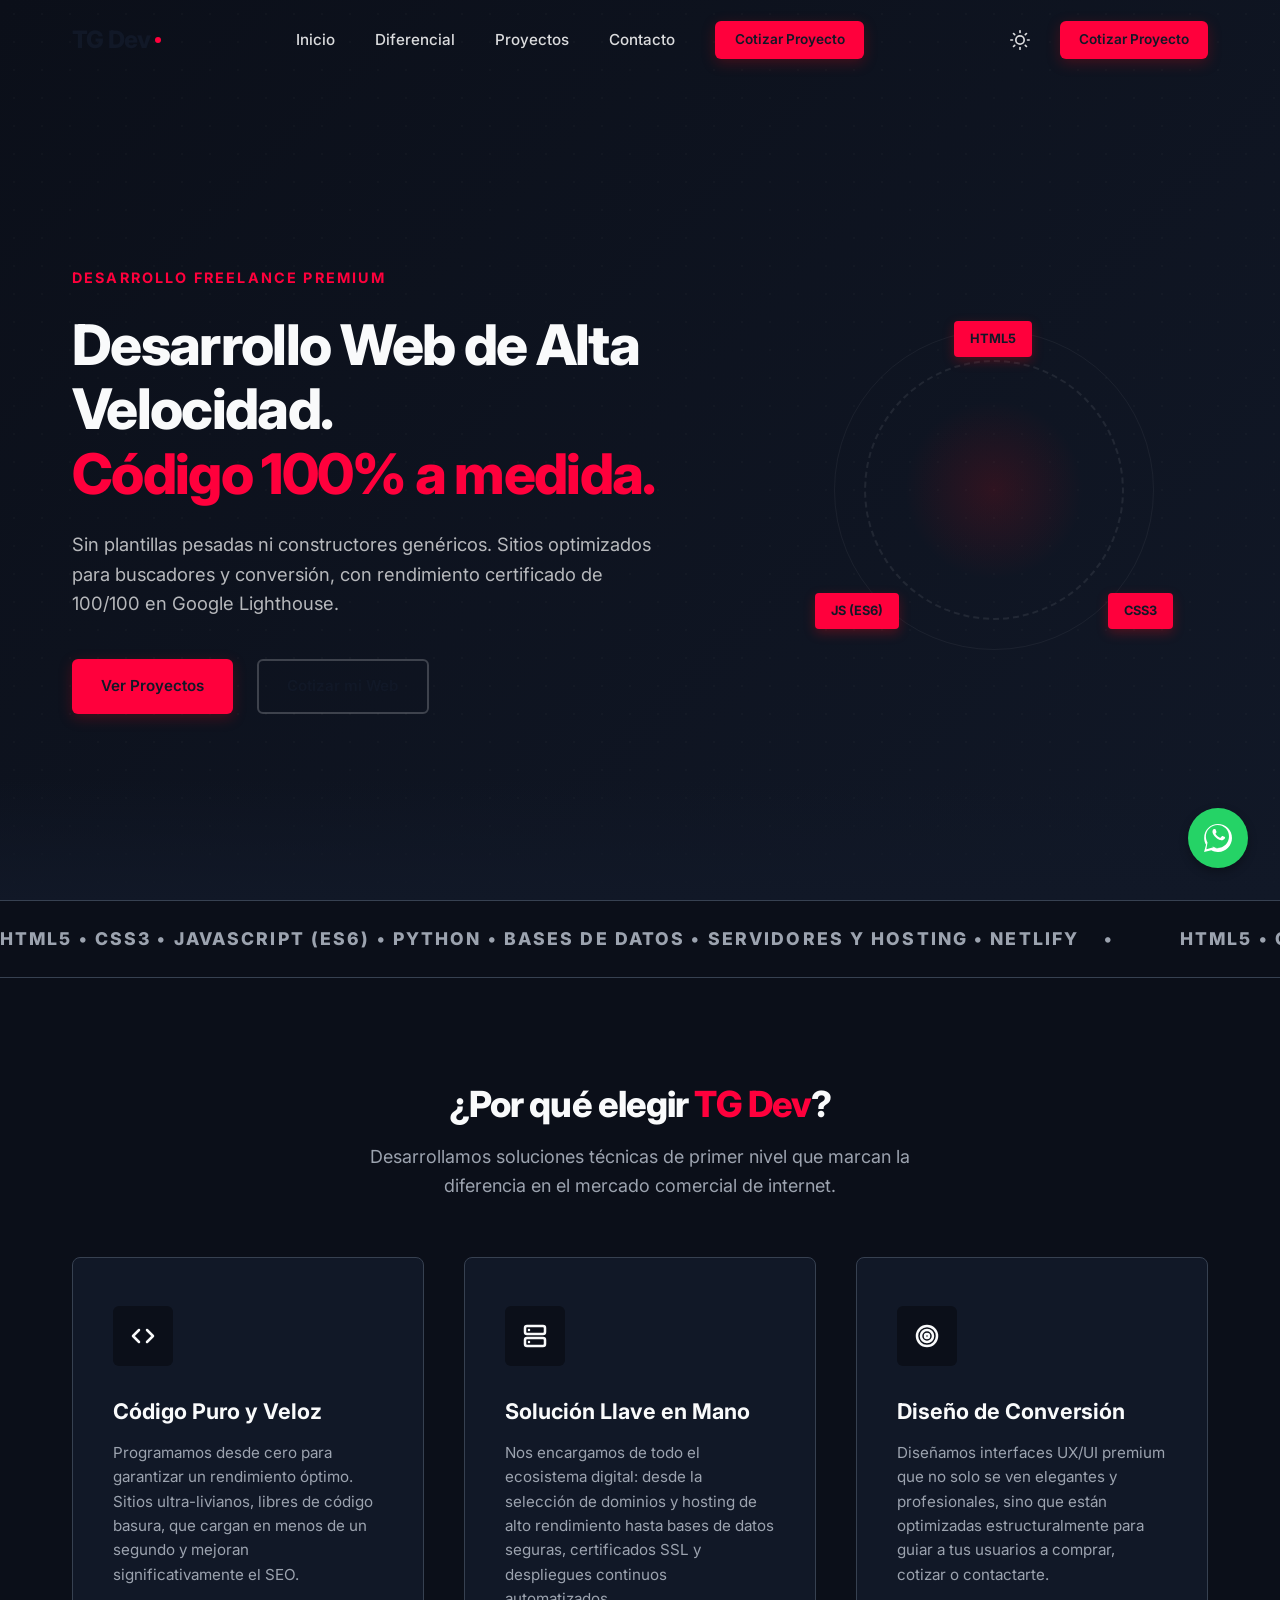
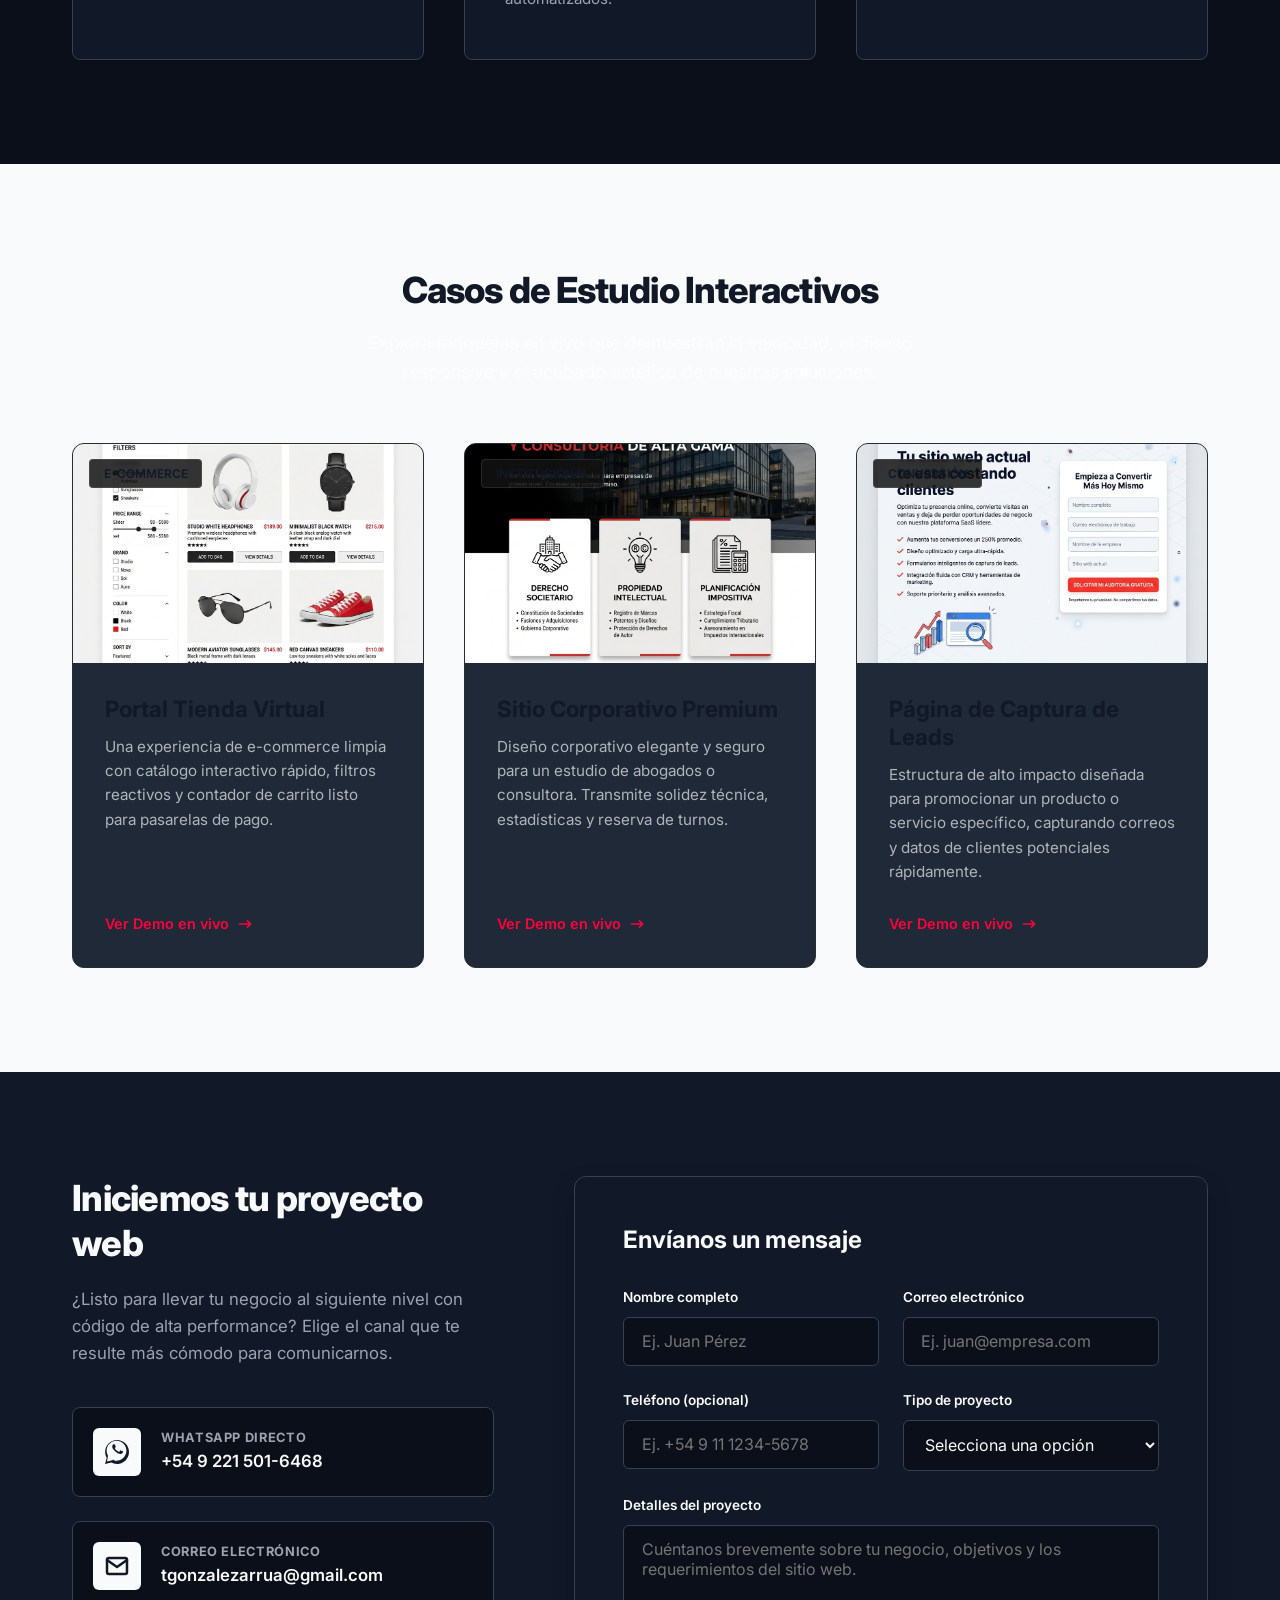
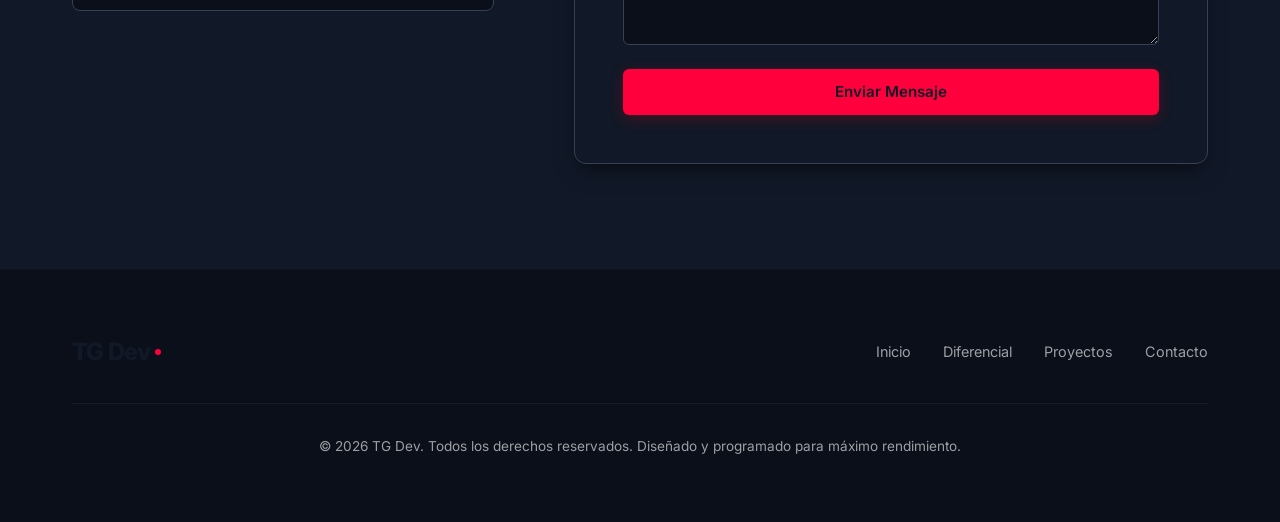
==== commit c40d8079: "Refactor: Add Light/Dark Mode toggle, Scroll Reveal, Tech Marquee, and Floating WhatsApp Button" ====
--- a/index.html
+++ b/index.html
@@ -35,9 +35,27 @@
         </li>
       </ul>
       
-      <!-- Call to action button -->
-      <div class="nav-cta">
-        <a href="#contacto" class="btn btn-primary btn-small">Cotizar Proyecto</a>
+      <!-- Theme Toggle & CTA Container -->
+      <div class="nav-actions">
+        <button class="theme-toggle" id="theme-toggle" aria-label="Cambiar tema (Modo Claro / Oscuro)">
+          <svg class="sun-icon" width="20" height="20" viewBox="0 0 24 24" fill="none" stroke="currentColor" stroke-width="2" stroke-linecap="round" stroke-linejoin="round">
+            <circle cx="12" cy="12" r="5"></circle>
+            <line x1="12" y1="1" x2="12" y2="3"></line>
+            <line x1="12" y1="21" x2="12" y2="23"></line>
+            <line x1="4.22" y1="4.22" x2="5.64" y2="5.64"></line>
+            <line x1="18.36" y1="18.36" x2="19.78" y2="19.78"></line>
+            <line x1="1" y1="12" x2="3" y2="12"></line>
+            <line x1="21" y1="12" x2="23" y2="12"></line>
+            <line x1="4.22" y1="19.78" x2="5.64" y2="18.36"></line>
+            <line x1="18.36" y1="5.64" x2="19.78" y2="4.22"></line>
+          </svg>
+          <svg class="moon-icon" width="20" height="20" viewBox="0 0 24 24" fill="none" stroke="currentColor" stroke-width="2" stroke-linecap="round" stroke-linejoin="round">
+            <path d="M21 12.79A9 9 0 1 1 11.21 3 7 7 0 0 0 21 12.79z"></path>
+          </svg>
+        </button>
+        <div class="nav-cta">
+          <a href="#contacto" class="btn btn-primary btn-small">Cotizar Proyecto</a>
+        </div>
       </div>
       
       <!-- Mobile hamburger toggle button -->
@@ -78,6 +96,16 @@
     </div>
   </section>
 
+  <!-- Infinite Marquee Section -->
+  <section class="marquee-section" aria-label="Tecnologías destacadas">
+    <div class="marquee-container">
+      <div class="marquee-content">
+        <span>HTML5 &bull; CSS3 &bull; JavaScript (ES6) &bull; Python &bull; Bases de Datos &bull; Servidores y Hosting &bull; Netlify &nbsp;&nbsp;&nbsp;&bull;&nbsp;&nbsp;&nbsp;</span>
+        <span>HTML5 &bull; CSS3 &bull; JavaScript (ES6) &bull; Python &bull; Bases de Datos &bull; Servidores y Hosting &bull; Netlify &nbsp;&nbsp;&nbsp;&bull;&nbsp;&nbsp;&nbsp;</span>
+      </div>
+    </div>
+  </section>
+
   <!-- Technical Differential Section -->
   <section class="section-padding bg-offset" id="diferencial">
     <div class="container">
@@ -86,7 +114,7 @@
         Desarrollamos soluciones técnicas de primer nivel que marcan la diferencia en el mercado comercial de internet.
       </p>
       
-      <div class="differential-grid">
+      <div class="differential-grid reveal-stagger">
         <!-- Column 1: Speed & Clean code -->
         <article class="diff-card">
           <div class="diff-icon-wrapper" aria-hidden="true">
@@ -146,7 +174,7 @@
         Explora maquetas en vivo que demuestran la velocidad, el diseño responsive y el acabado estético de nuestras soluciones.
       </p>
       
-      <div class="showcase-grid">
+      <div class="showcase-grid reveal-stagger">
         <!-- E-Commerce Card -->
         <article class="showcase-card">
           <div class="showcase-img-container">
@@ -215,7 +243,7 @@
     <div class="container contact-grid">
       
       <!-- Left Column: Contact Channels -->
-      <div class="contact-info">
+      <div class="contact-info reveal">
         <h2>Iniciemos tu proyecto web</h2>
         <p>
           ¿Listo para llevar tu negocio al siguiente nivel con código de alta performance? Elige el canal que te resulte más cómodo para comunicarnos.
@@ -254,7 +282,7 @@
       </div>
       
       <!-- Right Column: Netlify Contact Form -->
-      <div class="contact-form-wrapper">
+      <div class="contact-form-wrapper reveal">
         <h3 class="contact-form-title">Envíanos un mensaje</h3>
         
         <!-- Netlify Form Setup -->
@@ -329,6 +357,14 @@
     </div>
   </footer>
 
+  <!-- Floating WhatsApp Contact Button -->
+  <a href="https://wa.me/5492215016468" class="whatsapp-float" target="_blank" rel="noopener noreferrer" aria-label="Cotizar proyecto por WhatsApp">
+    <span class="whatsapp-tooltip">Cotizar proyecto</span>
+    <svg viewBox="0 0 24 24" fill="currentColor" width="28" height="28">
+      <path d="M.057 24l1.687-6.163c-1.041-1.804-1.588-3.849-1.587-5.946C.06 5.348 5.397.01 12.008.01c3.202.001 6.212 1.246 8.477 3.514 2.266 2.268 3.507 5.28 3.505 8.484-.004 6.657-5.34 11.997-11.953 11.997-2.005-.001-3.973-.502-5.73-1.464L0 24zm6.59-4.846c1.6.95 3.197 1.451 4.838 1.453 5.485 0 9.94-4.447 9.943-9.919.002-2.65-1.02-5.143-2.88-7.009C16.69 1.815 14.205.793 11.562.793c-5.487 0-9.943 4.449-9.946 9.92-.001 1.774.475 3.498 1.38 5.061L2.03 21.57l6.196-1.625c1.472.802 3.125 1.222 4.79 1.222.001 0 0 0 .001 0zm11.367-7.794c-.302-.151-1.786-.881-2.062-.981-.277-.1-.478-.151-.68.151-.202.302-.782.981-.956 1.181-.176.2-.353.226-.655.076-1.537-.767-2.664-1.333-3.738-3.178-.285-.488.285-.453.816-1.513.088-.176.044-.328-.022-.479-.066-.151-.58-1.4-.796-1.92-.211-.508-.425-.439-.58-.446-.151-.008-.323-.009-.494-.009-.171 0-.45.064-.686.321-.236.257-.902.881-.902 2.148s.922 2.493 1.05 2.661c.126.168 1.814 2.769 4.398 3.882.615.264 1.094.422 1.468.541.618.196 1.18.169 1.625.1.497-.077 1.786-.731 2.038-1.44.252-.708.252-1.314.177-1.44-.075-.127-.277-.202-.58-.352z"/>
+    </svg>
+  </a>
+
   <!-- Core JavaScript -->
   <script src="main.js"></script>
 </body>
--- a/styles.css
+++ b/styles.css
@@ -6,23 +6,9 @@
 @import url('https://fonts.googleapis.com/css2?family=Inter:wght@300;400;500;600;700;800&display=swap');
 
 :root {
-  /* Colors */
-  --primary: #0A192F;         /* Deep Navy - Trust & Security */
-  --primary-light: #112240;   /* Light Navy - Cards/Secondary backgrounds */
-  --primary-dark: #020C1B;    /* Dark Navy - Footer/Hero Base */
-  
-  --accent: #E50914;          /* Premium Crimson Red - Call To Action & Highlights */
-  --accent-hover: #B80710;    /* Dark Red - Hover states */
-  
-  --neutral-dark: #0F172A;    /* Slate 900 - Text dark */
-  --neutral-muted: #475569;   /* Slate 600 - Secondary text */
-  --neutral-light: #FFFFFF;   /* White */
-  --neutral-bg-light: #F8FAFC;/* Slate 50 - Background light */
-  
-  --border-light: #E2E8F0;    /* Slate 200 - Borders */
-  --border-dark: #233554;     /* Deep borders for dark themes */
-  
-  /* Fonts */
+  /* Common variables */
+  --accent: #FF003C;          /* Vibrant High-Contrast Red - CTA & Highlights */
+  --accent-hover: #C2002B;    /* Dark Red - Hover states */
   --font-sans: 'Inter', -apple-system, BlinkMacSystemFont, "Segoe UI", Roboto, sans-serif;
   
   /* Layout & Spacing */
@@ -34,12 +20,62 @@
   --transition-fast: all 0.15s ease;
   --transition-normal: all 0.3s cubic-bezier(0.25, 0.8, 0.25, 1);
   --transition-slow: all 0.5s cubic-bezier(0.25, 0.8, 0.25, 1);
-  
-  /* Shadows */
-  --shadow-sm: 0 1px 3px rgba(0,0,0,0.12), 0 1px 2px rgba(0,0,0,0.24);
-  --shadow-md: 0 4px 6px -1px rgba(0, 0, 0, 0.1), 0 2px 4px -1px rgba(0, 0, 0, 0.06);
-  --shadow-lg: 0 10px 25px -5px rgba(10, 25, 47, 0.1), 0 8px 10px -6px rgba(10, 25, 47, 0.1);
-  --shadow-premium: 0 20px 40px rgba(2, 12, 27, 0.3);
+
+  /* ==========================================
+     LIGHT THEME (Default)
+     ========================================== */
+  --primary: #111827;         /* Text headings / dark elements */
+  --primary-light: #FFFFFF;   /* Cards bg */
+  --primary-dark: #111827;    /* Dark background fallback */
+  
+  --neutral-dark: #111827;    /* Slate 950 - Text primary */
+  --neutral-muted: #666666;   /* Gray 600 - Text secondary */
+  --neutral-light: #FFFFFF;   /* Pure white - Primary background */
+  --neutral-bg-light: #F9F9F9;/* Light Gray - Page offset background */
+  
+  --border-light: #E5E5E5;    /* Light gray border */
+  --border-dark: #2C2C2C;     /* Dark gray border */
+  
+  --shadow-sm: 0 1px 3px rgba(0,0,0,0.05), 0 1px 2px rgba(0,0,0,0.03);
+  --shadow-md: 0 4px 6px -1px rgba(0, 0, 0, 0.05), 0 2px 4px -1px rgba(0, 0, 0, 0.03);
+  --shadow-lg: 0 10px 25px -5px rgba(0, 0, 0, 0.05), 0 8px 10px -6px rgba(0, 0, 0, 0.03);
+  --shadow-premium: 0 20px 40px rgba(0, 0, 0, 0.05);
+
+  --hero-bg: linear-gradient(135deg, #F3F4F6 0%, #FFFFFF 100%);
+  --hero-grid: rgba(0, 0, 0, 0.02);
+  --hero-title-color: #111827;
+  --hero-desc-color: #4B5563;
+  --tech-circle-border: rgba(0, 0, 0, 0.05);
+  --tech-circle-dash: rgba(0, 0, 0, 0.08);
+}
+
+[data-theme="dark"] {
+  /* ==========================================
+     DARK THEME (Slate-Grey Premium)
+     ========================================== */
+  --primary: #F9FAFB;         /* Headings light */
+  --primary-light: #1F2937;   /* Cards background (Slate 800) */
+  --primary-dark: #0B0F19;    /* Footer background */
+  
+  --neutral-dark: #F9FAFB;    /* Near white text */
+  --neutral-muted: #9CA3AF;   /* Muted gray text */
+  --neutral-light: #111827;   /* Slate 900 background (not pitch black) */
+  --neutral-bg-light: #0B0F19;/* Slate 950 background */
+  
+  --border-light: #374151;    /* Slate 700 borders */
+  --border-dark: #1F2937;     
+  
+  --shadow-sm: 0 1px 3px rgba(0,0,0,0.3), 0 1px 2px rgba(0,0,0,0.2);
+  --shadow-md: 0 4px 6px -1px rgba(0, 0, 0, 0.3), 0 2px 4px -1px rgba(0, 0, 0, 0.2);
+  --shadow-lg: 0 10px 25px -5px rgba(0, 0, 0, 0.35), 0 8px 10px -6px rgba(0, 0, 0, 0.3);
+  --shadow-premium: 0 20px 40px rgba(0, 0, 0, 0.5);
+
+  --hero-bg: linear-gradient(135deg, #0B0F19 0%, #111827 100%);
+  --hero-grid: rgba(255, 255, 255, 0.02);
+  --hero-title-color: #F9FAFB;
+  --hero-desc-color: rgba(255, 255, 255, 0.7);
+  --tech-circle-border: rgba(255, 255, 255, 0.05);
+  --tech-circle-dash: rgba(255, 255, 255, 0.08);
 }
 
 /* ==========================================================================
@@ -243,7 +279,7 @@
 
 .header.scrolled {
   height: var(--header-shrink-height);
-  background: rgba(10, 25, 47, 0.95);
+  background: rgba(18, 18, 18, 0.95);
   backdrop-filter: blur(16px);
   -webkit-backdrop-filter: blur(16px);
   box-shadow: var(--shadow-md);
@@ -374,10 +410,10 @@
   display: flex;
   align-items: center;
   padding-top: var(--header-height);
-  background: linear-gradient(135deg, var(--primary-dark) 0%, var(--primary) 100%);
+  background: var(--hero-bg);
   background-image: 
-    radial-gradient(rgba(255, 255, 255, 0.02) 1px, transparent 1px),
-    linear-gradient(135deg, var(--primary-dark) 0%, var(--primary) 100%);
+    radial-gradient(var(--hero-grid) 1px, transparent 1px),
+    var(--hero-bg);
   background-size: 28px 28px, 100% 100%;
   overflow: hidden;
 }
@@ -420,14 +456,14 @@
   font-size: 3.5rem;
   font-weight: 800;
   line-height: 1.15;
-  color: var(--neutral-light);
+  color: var(--hero-title-color);
   margin-bottom: 1.5rem;
   letter-spacing: -0.03em;
 }
 
 .hero-description {
   font-size: 1.15rem;
-  color: rgba(255, 255, 255, 0.7);
+  color: var(--hero-desc-color);
   margin-bottom: 2.5rem;
   max-width: 600px;
 }
@@ -450,7 +486,7 @@
   width: 320px;
   height: 320px;
   border-radius: 50%;
-  border: 1px solid rgba(255, 255, 255, 0.05);
+  border: 1px solid var(--tech-circle-border);
   position: relative;
   display: flex;
   align-items: center;
@@ -463,7 +499,7 @@
   width: 260px;
   height: 260px;
   border-radius: 50%;
-  border: 2px dashed rgba(255, 255, 255, 0.08);
+  border: 2px dashed var(--tech-circle-dash);
   position: absolute;
 }
 
@@ -568,7 +604,7 @@
 /* Showcase Section */
 .showcase-section {
   position: relative;
-  background-color: var(--primary-dark);
+  background-color: #0B0F19; /* Maintain dark showcase in both themes */
 }
 
 .showcase-grid {
@@ -578,8 +614,8 @@
 }
 
 .showcase-card {
-  background: var(--primary-light);
-  border: 1px solid var(--border-dark);
+  background: #1F2937; /* Maintain dark cards inside dark showcase */
+  border: 1px solid #2C2C2C;
   border-radius: 12px;
   overflow: hidden;
   transition: var(--transition-normal);
@@ -619,7 +655,7 @@
 }
 
 .showcase-tag {
-  background-color: rgba(10, 25, 47, 0.85);
+  background-color: rgba(18, 18, 18, 0.85);
   backdrop-filter: blur(4px);
   border: 1px solid rgba(255, 255, 255, 0.1);
   color: var(--neutral-light);
@@ -808,7 +844,7 @@
   outline: none;
   border-color: var(--primary);
   background-color: var(--neutral-light);
-  box-shadow: 0 0 0 3px rgba(10, 25, 47, 0.1);
+  box-shadow: 0 0 0 3px rgba(18, 18, 18, 0.1);
 }
 
 textarea.form-input {
@@ -841,7 +877,7 @@
 
 /* Footer */
 .footer {
-  background-color: var(--primary-dark);
+  background-color: #0B0F19; /* Maintain dark footer in both themes */
   color: rgba(255, 255, 255, 0.6);
   padding: 4rem 0;
   border-top: 1px solid rgba(255, 255, 255, 0.05);
@@ -928,7 +964,7 @@
   z-index: 1001;
   background: var(--primary);
   border: 1px solid rgba(255, 255, 255, 0.1);
-  box-shadow: 0 10px 30px rgba(2, 12, 27, 0.4);
+  box-shadow: 0 10px 30px rgba(0, 0, 0, 0.4);
   padding: 0.85rem 1.75rem;
   border-radius: 50px;
   display: flex;
@@ -1064,7 +1100,7 @@
 .eco-prod-card:hover {
   transform: translateY(-5px);
   box-shadow: var(--shadow-md);
-  border-color: rgba(10, 25, 47, 0.15);
+  border-color: rgba(0, 0, 0, 0.15);
 }
 
 .eco-prod-img-wrapper {
@@ -1167,7 +1203,7 @@
 .inst-hero {
   padding-top: 180px;
   padding-bottom: 100px;
-  background: linear-gradient(rgba(10, 25, 47, 0.9), rgba(10, 25, 47, 0.95)), url('https://images.unsplash.com/photo-1486406146926-c627a92ad1ab?q=80&w=1200') no-repeat center center/cover;
+  background: linear-gradient(rgba(18, 18, 18, 0.9), rgba(18, 18, 18, 0.95)), url('https://images.unsplash.com/photo-1486406146926-c627a92ad1ab?q=80&w=1200') no-repeat center center/cover;
   color: var(--neutral-light);
   text-align: center;
 }
@@ -1203,7 +1239,7 @@
 
 .inst-practice-card:hover {
   box-shadow: var(--shadow-lg);
-  border-color: rgba(10, 25, 47, 0.1);
+  border-color: rgba(0, 0, 0, 0.1);
   transform: translateY(-4px);
 }
 
@@ -1211,7 +1247,7 @@
   width: 50px;
   height: 50px;
   border-radius: 4px;
-  background-color: rgba(10, 25, 47, 0.05);
+  background-color: rgba(0, 0, 0, 0.05);
   color: var(--primary);
   display: flex;
   align-items: center;
@@ -1527,3 +1563,208 @@
     grid-template-columns: 1fr;
   }
 }
+
+/* ==========================================================================
+   ADDED PREMIUM INTERACTIVE FEATURES (REFAC PHASE)
+   ========================================================================== */
+
+/* Nav Actions Container */
+.nav-actions {
+  display: flex;
+  align-items: center;
+  gap: 1.25rem;
+}
+
+/* Theme Toggle Button */
+.theme-toggle {
+  background: transparent;
+  border: none;
+  color: rgba(255, 255, 255, 0.85); /* Default white on hero */
+  cursor: pointer;
+  width: 40px;
+  height: 40px;
+  display: flex;
+  align-items: center;
+  justify-content: center;
+  border-radius: 50%;
+  transition: var(--transition-normal);
+  z-index: 1001;
+}
+
+.theme-toggle:hover {
+  background-color: rgba(255, 255, 255, 0.08);
+  color: var(--accent);
+}
+
+/* Theme toggle in scrolled headers */
+.header.scrolled .theme-toggle {
+  color: rgba(255, 255, 255, 0.85);
+}
+.header.scrolled .theme-toggle:hover {
+  background-color: rgba(255, 255, 255, 0.08);
+}
+
+.header.scrolled-light .theme-toggle {
+  color: var(--primary);
+}
+.header.scrolled-light .theme-toggle:hover {
+  background-color: rgba(0, 0, 0, 0.05);
+  color: var(--accent);
+}
+
+/* Toggle icon visibility based on theme setting */
+.theme-toggle .sun-icon {
+  display: none;
+}
+.theme-toggle .moon-icon {
+  display: block;
+}
+
+[data-theme="dark"] .theme-toggle .sun-icon {
+  display: block;
+}
+[data-theme="dark"] .theme-toggle .moon-icon {
+  display: none;
+}
+
+/* Scroll Reveal animations */
+.reveal {
+  opacity: 0;
+  transform: translateY(20px);
+  transition: opacity 0.8s cubic-bezier(0.25, 1, 0.5, 1), transform 0.8s cubic-bezier(0.25, 1, 0.5, 1);
+  will-change: opacity, transform;
+}
+
+.reveal.active {
+  opacity: 1;
+  transform: translateY(0);
+}
+
+.reveal-stagger > * {
+  opacity: 0;
+  transform: translateY(20px);
+  transition: opacity 0.8s cubic-bezier(0.25, 1, 0.5, 1), transform 0.8s cubic-bezier(0.25, 1, 0.5, 1);
+  will-change: opacity, transform;
+}
+
+.reveal-stagger.active > * {
+  opacity: 1;
+  transform: translateY(0);
+}
+
+.reveal-stagger.active > *:nth-child(1) { transition-delay: 0.1s; }
+.reveal-stagger.active > *:nth-child(2) { transition-delay: 0.2s; }
+.reveal-stagger.active > *:nth-child(3) { transition-delay: 0.3s; }
+.reveal-stagger.active > *:nth-child(4) { transition-delay: 0.4s; }
+.reveal-stagger.active > *:nth-child(5) { transition-delay: 0.5s; }
+
+/* Infinite Marquee */
+.marquee-section {
+  background-color: var(--neutral-bg-light);
+  border-top: 1px solid var(--border-light);
+  border-bottom: 1px solid var(--border-light);
+  overflow: hidden;
+  padding: 1.5rem 0;
+  width: 100%;
+}
+
+.marquee-container {
+  display: flex;
+  width: 100%;
+  overflow: hidden;
+  white-space: nowrap;
+}
+
+.marquee-content {
+  display: inline-flex;
+  animation: marqueeLoop 25s linear infinite;
+}
+
+.marquee-content span {
+  font-family: var(--font-sans);
+  font-size: 1.1rem;
+  font-weight: 800;
+  text-transform: uppercase;
+  letter-spacing: 0.12em;
+  color: var(--neutral-dark);
+  padding-right: 3rem;
+  display: flex;
+  align-items: center;
+}
+
+[data-theme="dark"] .marquee-content span {
+  color: var(--neutral-muted);
+}
+
+@keyframes marqueeLoop {
+  0% { transform: translateX(0%); }
+  100% { transform: translateX(-50%); }
+}
+
+/* Floating WhatsApp Button */
+.whatsapp-float {
+  position: fixed;
+  bottom: 2rem;
+  right: 2rem;
+  width: 60px;
+  height: 60px;
+  background-color: #25D366;
+  color: #FFF;
+  border-radius: 50%;
+  display: flex;
+  align-items: center;
+  justify-content: center;
+  box-shadow: 0 4px 10px rgba(0, 0, 0, 0.3);
+  z-index: 999;
+  transition: var(--transition-normal);
+  animation: whatsappPulse 2s infinite;
+}
+
+.whatsapp-float:hover {
+  transform: scale(1.1);
+  background-color: #20BA5A;
+}
+
+.whatsapp-tooltip {
+  position: absolute;
+  right: 75px;
+  background-color: #111827;
+  color: #FFF;
+  padding: 0.5rem 1rem;
+  border-radius: 6px;
+  font-size: 0.85rem;
+  font-weight: 600;
+  white-space: nowrap;
+  opacity: 0;
+  visibility: hidden;
+  transition: var(--transition-normal);
+  box-shadow: var(--shadow-md);
+}
+
+.whatsapp-tooltip::after {
+  content: '';
+  position: absolute;
+  top: 50%;
+  right: -6px;
+  transform: translateY(-50%) rotate(45deg);
+  width: 12px;
+  height: 12px;
+  background-color: #111827;
+}
+
+.whatsapp-float:hover .whatsapp-tooltip {
+  opacity: 1;
+  visibility: visible;
+}
+
+@keyframes whatsappPulse {
+  0% {
+    box-shadow: 0 0 0 0 rgba(37, 211, 102, 0.5);
+  }
+  70% {
+    box-shadow: 0 0 0 15px rgba(37, 211, 102, 0);
+  }
+  100% {
+    box-shadow: 0 0 0 0 rgba(37, 211, 102, 0);
+  }
+}
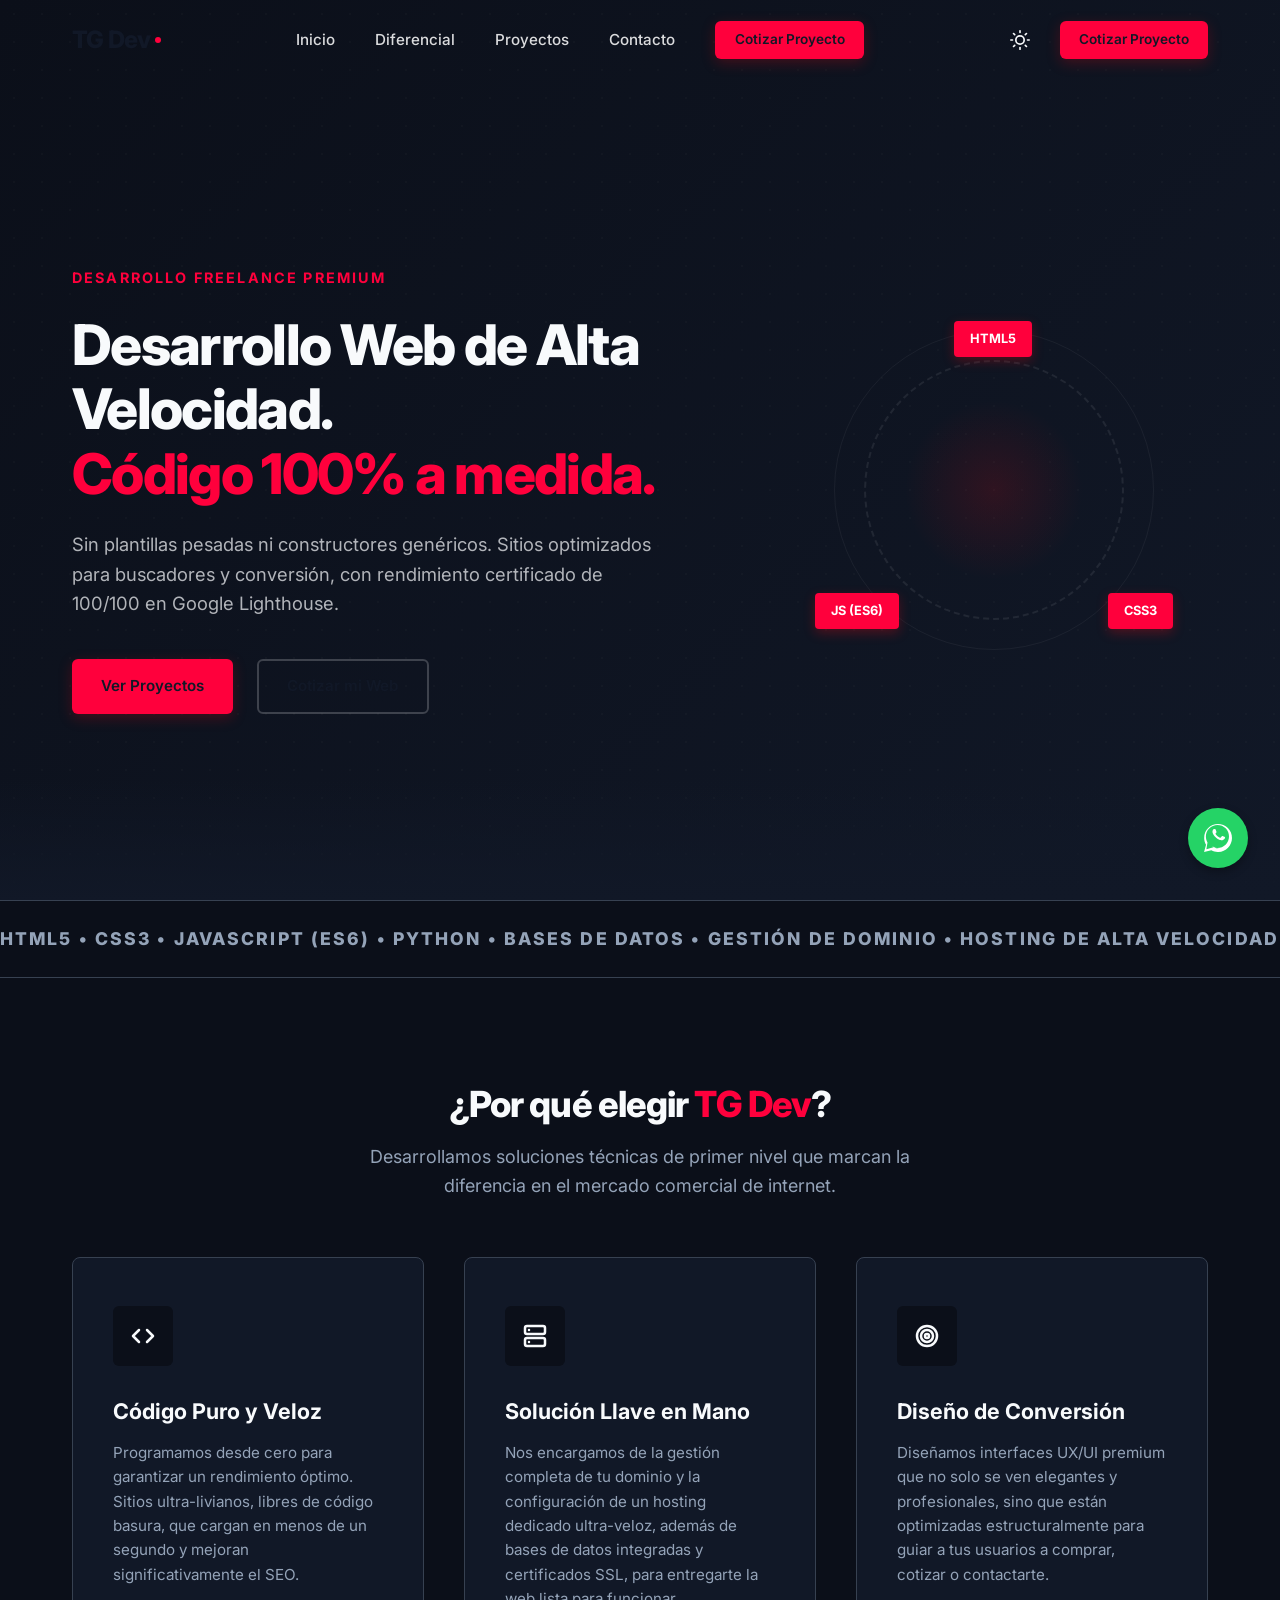
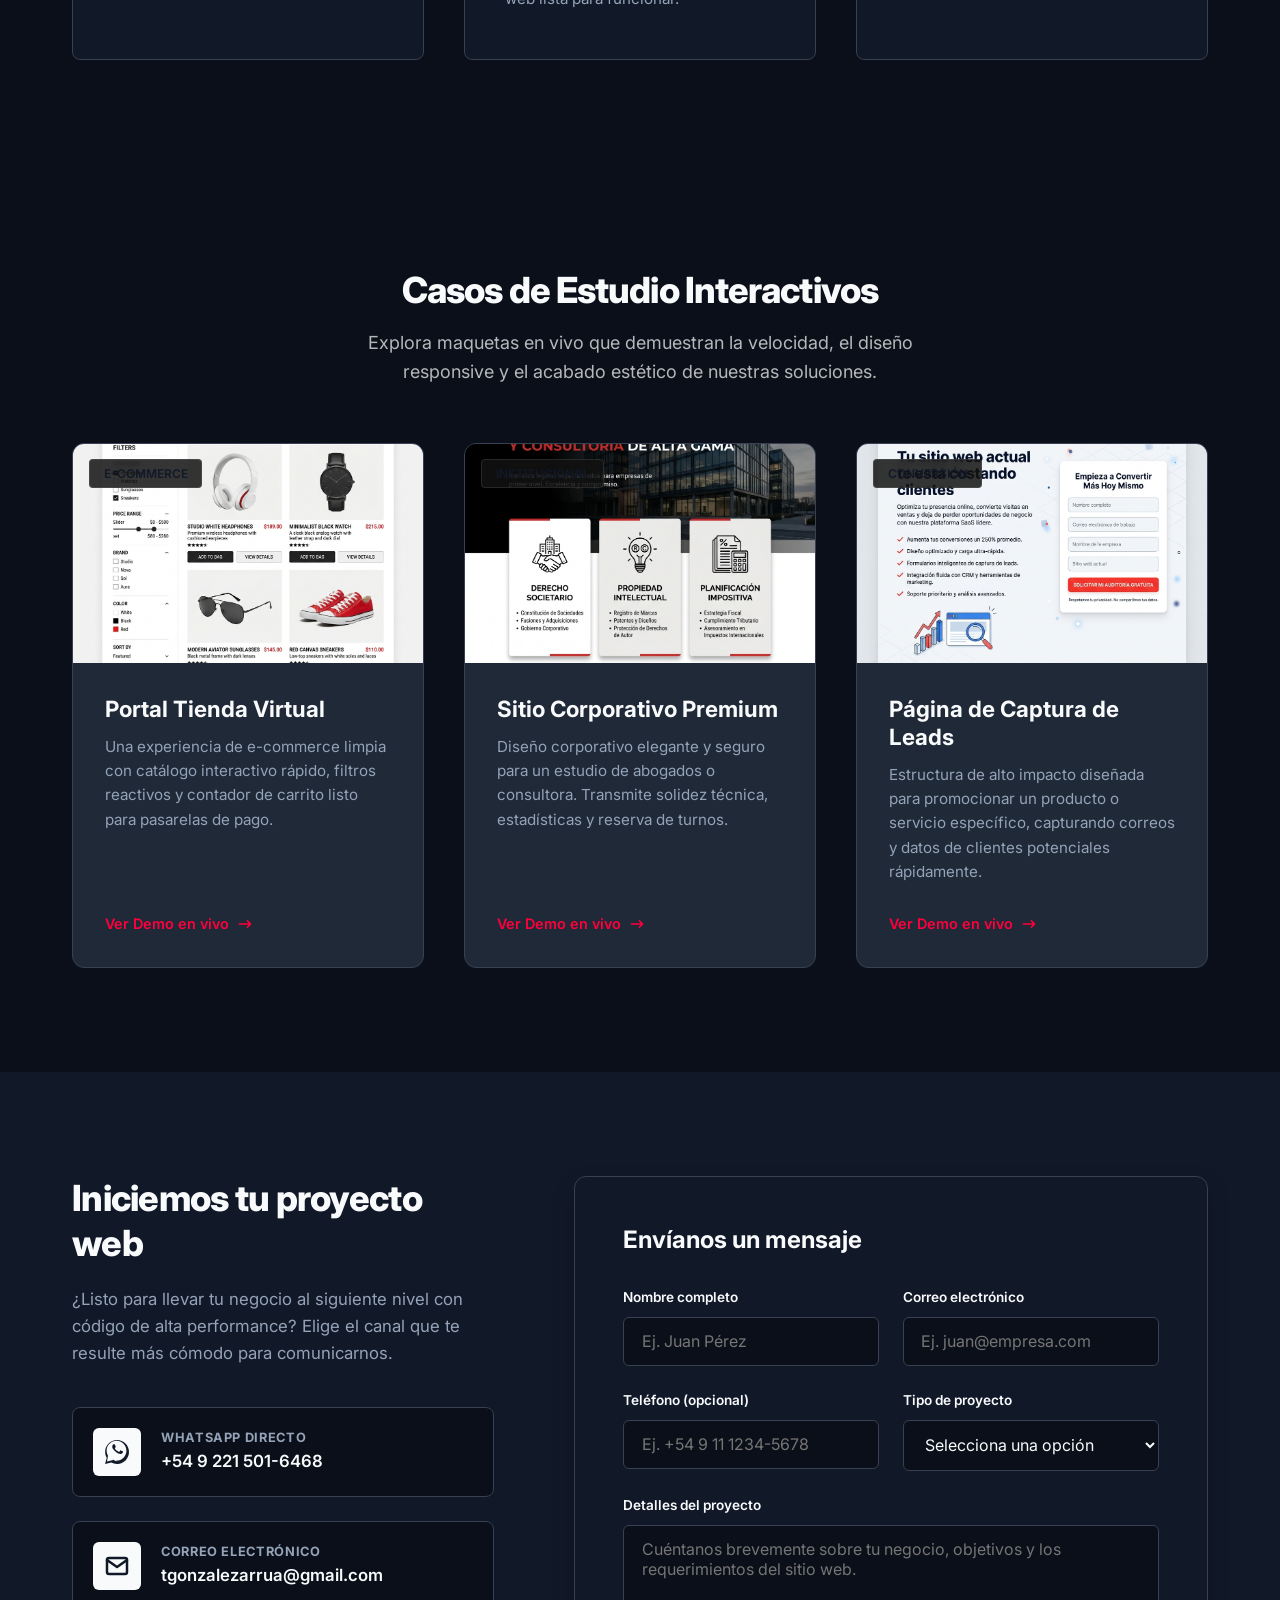
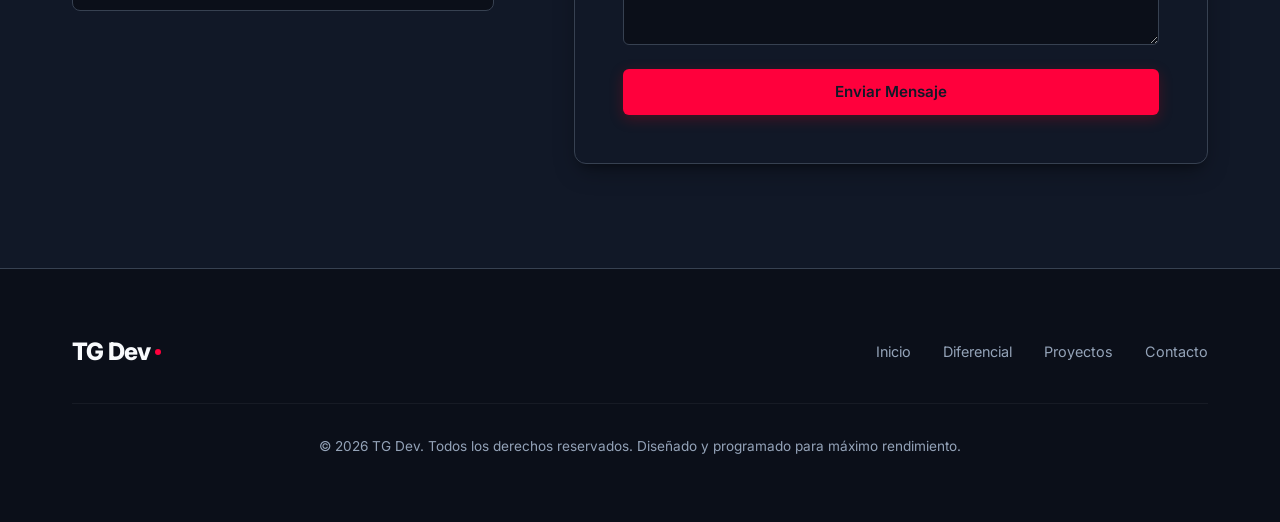
==== commit f1da4cae: "Fix: Resolve light/dark mode color contrast and clarify domain/hosting differential text" ====
--- a/index.html
+++ b/index.html
@@ -100,8 +100,8 @@
   <section class="marquee-section" aria-label="Tecnologías destacadas">
     <div class="marquee-container">
       <div class="marquee-content">
-        <span>HTML5 &bull; CSS3 &bull; JavaScript (ES6) &bull; Python &bull; Bases de Datos &bull; Servidores y Hosting &bull; Netlify &nbsp;&nbsp;&nbsp;&bull;&nbsp;&nbsp;&nbsp;</span>
-        <span>HTML5 &bull; CSS3 &bull; JavaScript (ES6) &bull; Python &bull; Bases de Datos &bull; Servidores y Hosting &bull; Netlify &nbsp;&nbsp;&nbsp;&bull;&nbsp;&nbsp;&nbsp;</span>
+        <span>HTML5 &bull; CSS3 &bull; JavaScript (ES6) &bull; Python &bull; Bases de Datos &bull; Gestión de Dominio &bull; Hosting de Alta Velocidad &nbsp;&nbsp;&nbsp;&bull;&nbsp;&nbsp;&nbsp;</span>
+        <span>HTML5 &bull; CSS3 &bull; JavaScript (ES6) &bull; Python &bull; Bases de Datos &bull; Gestión de Dominio &bull; Hosting de Alta Velocidad &nbsp;&nbsp;&nbsp;&bull;&nbsp;&nbsp;&nbsp;</span>
       </div>
     </div>
   </section>
@@ -143,7 +143,7 @@
           </div>
           <h3>Solución Llave en Mano</h3>
           <p>
-            Nos encargamos de todo el ecosistema digital: desde la selección de dominios y hosting de alto rendimiento hasta bases de datos seguras, certificados SSL y despliegues continuos automatizados.
+            Nos encargamos de la gestión completa de tu dominio y la configuración de un hosting dedicado ultra-veloz, además de bases de datos integradas y certificados SSL, para entregarte la web lista para funcionar.
           </p>
         </article>
 
--- a/styles.css
+++ b/styles.css
@@ -24,45 +24,45 @@
   /* ==========================================
      LIGHT THEME (Default)
      ========================================== */
-  --primary: #111827;         /* Text headings / dark elements */
+  --primary: #0F172A;         /* Slate 900 - Text headings / dark elements */
   --primary-light: #FFFFFF;   /* Cards bg */
-  --primary-dark: #111827;    /* Dark background fallback */
-  
-  --neutral-dark: #111827;    /* Slate 950 - Text primary */
-  --neutral-muted: #666666;   /* Gray 600 - Text secondary */
+  --primary-dark: #F8FAFC;    /* Slate 50 - Dark background fallback */
+  
+  --neutral-dark: #0F172A;    /* Slate 900 - Text primary */
+  --neutral-muted: #475569;   /* Slate 600 - Text secondary */
   --neutral-light: #FFFFFF;   /* Pure white - Primary background */
-  --neutral-bg-light: #F9F9F9;/* Light Gray - Page offset background */
-  
-  --border-light: #E5E5E5;    /* Light gray border */
-  --border-dark: #2C2C2C;     /* Dark gray border */
+  --neutral-bg-light: #F8FAFC;/* Slate 50 - Page offset background */
+  
+  --border-light: #E2E8F0;    /* Slate 200 border */
+  --border-dark: #E2E8F0;     /* Slate 200 border dark fallback */
   
   --shadow-sm: 0 1px 3px rgba(0,0,0,0.05), 0 1px 2px rgba(0,0,0,0.03);
   --shadow-md: 0 4px 6px -1px rgba(0, 0, 0, 0.05), 0 2px 4px -1px rgba(0, 0, 0, 0.03);
   --shadow-lg: 0 10px 25px -5px rgba(0, 0, 0, 0.05), 0 8px 10px -6px rgba(0, 0, 0, 0.03);
   --shadow-premium: 0 20px 40px rgba(0, 0, 0, 0.05);
 
-  --hero-bg: linear-gradient(135deg, #F3F4F6 0%, #FFFFFF 100%);
-  --hero-grid: rgba(0, 0, 0, 0.02);
-  --hero-title-color: #111827;
-  --hero-desc-color: #4B5563;
-  --tech-circle-border: rgba(0, 0, 0, 0.05);
-  --tech-circle-dash: rgba(0, 0, 0, 0.08);
+  --hero-bg: linear-gradient(135deg, #F8FAFC 0%, #FFFFFF 100%);
+  --hero-grid: rgba(15, 23, 42, 0.02);
+  --hero-title-color: #0F172A;
+  --hero-desc-color: #475569;
+  --tech-circle-border: rgba(15, 23, 42, 0.05);
+  --tech-circle-dash: rgba(15, 23, 42, 0.08);
 }
 
 [data-theme="dark"] {
   /* ==========================================
      DARK THEME (Slate-Grey Premium)
      ========================================== */
-  --primary: #F9FAFB;         /* Headings light */
-  --primary-light: #1F2937;   /* Cards background (Slate 800) */
-  --primary-dark: #0B0F19;    /* Footer background */
-  
-  --neutral-dark: #F9FAFB;    /* Near white text */
-  --neutral-muted: #9CA3AF;   /* Muted gray text */
-  --neutral-light: #111827;   /* Slate 900 background (not pitch black) */
-  --neutral-bg-light: #0B0F19;/* Slate 950 background */
-  
-  --border-light: #374151;    /* Slate 700 borders */
+  --primary: #F8FAFC;         /* Slate 50 - Headings light */
+  --primary-light: #1F2937;   /* Slate 800 - Cards background */
+  --primary-dark: #0B0F19;    /* Slate 950 - Footer background */
+  
+  --neutral-dark: #F8FAFC;    /* Slate 50 - Near white text */
+  --neutral-muted: #94A3B8;   /* Slate 400 - Muted gray text */
+  --neutral-light: #111827;   /* Slate 900 - Primary dark background */
+  --neutral-bg-light: #0B0F19;/* Slate 950 - Offset dark background */
+  
+  --border-light: #374151;    /* Slate 700 - Borders dark */
   --border-dark: #1F2937;     
   
   --shadow-sm: 0 1px 3px rgba(0,0,0,0.3), 0 1px 2px rgba(0,0,0,0.2);
@@ -72,8 +72,8 @@
 
   --hero-bg: linear-gradient(135deg, #0B0F19 0%, #111827 100%);
   --hero-grid: rgba(255, 255, 255, 0.02);
-  --hero-title-color: #F9FAFB;
-  --hero-desc-color: rgba(255, 255, 255, 0.7);
+  --hero-title-color: #F8FAFC;
+  --hero-desc-color: rgba(248, 250, 252, 0.7);
   --tech-circle-border: rgba(255, 255, 255, 0.05);
   --tech-circle-dash: rgba(255, 255, 255, 0.08);
 }
@@ -170,12 +170,12 @@
 }
 
 .bg-dark {
-  background-color: var(--primary);
-  color: var(--neutral-light);
+  background-color: var(--neutral-bg-light);
+  color: var(--neutral-dark);
 }
 
 .bg-dark h1, .bg-dark h2, .bg-dark h3, .bg-dark h4 {
-  color: var(--neutral-light);
+  color: var(--primary);
 }
 
 .bg-offset {
@@ -515,7 +515,7 @@
 .tech-node {
   position: absolute;
   background-color: var(--accent);
-  color: var(--neutral-light);
+  color: #FFFFFF;
   padding: 0.5rem 1rem;
   border-radius: 4px;
   font-size: 0.8rem;
@@ -604,7 +604,7 @@
 /* Showcase Section */
 .showcase-section {
   position: relative;
-  background-color: #0B0F19; /* Maintain dark showcase in both themes */
+  background-color: var(--neutral-bg-light); /* Swap dynamically */
 }
 
 .showcase-grid {
@@ -614,8 +614,8 @@
 }
 
 .showcase-card {
-  background: #1F2937; /* Maintain dark cards inside dark showcase */
-  border: 1px solid #2C2C2C;
+  background: var(--primary-light); /* Swap dynamically */
+  border: 1px solid var(--border-light); /* Swap dynamically */
   border-radius: 12px;
   overflow: hidden;
   transition: var(--transition-normal);
@@ -675,12 +675,12 @@
 
 .showcase-card h3 {
   font-size: 1.4rem;
-  color: var(--neutral-light);
+  color: var(--primary);
   margin-bottom: 0.75rem;
 }
 
 .showcase-card p {
-  color: rgba(255, 255, 255, 0.65);
+  color: var(--neutral-muted);
   font-size: 0.95rem;
   margin-bottom: 1.75rem;
   flex-grow: 1;
@@ -877,10 +877,18 @@
 
 /* Footer */
 .footer {
-  background-color: #0B0F19; /* Maintain dark footer in both themes */
-  color: rgba(255, 255, 255, 0.6);
+  background-color: var(--primary-dark); /* Swap dynamically */
+  color: var(--neutral-muted);
   padding: 4rem 0;
-  border-top: 1px solid rgba(255, 255, 255, 0.05);
+  border-top: 1px solid var(--border-light);
+}
+
+.footer-logo {
+  color: var(--primary) !important;
+}
+
+.footer-copyright {
+  color: var(--neutral-muted) !important;
 }
 
 .footer-content {
@@ -1268,8 +1276,10 @@
 
 /* Trust / Stats Counter */
 .inst-stats {
-  background-color: var(--primary);
-  color: var(--neutral-light);
+  background-color: var(--neutral-bg-light);
+  color: var(--neutral-dark);
+  border-top: 1px solid var(--border-light);
+  border-bottom: 1px solid var(--border-light);
 }
 
 .inst-stats-grid {
@@ -1290,7 +1300,7 @@
   font-size: 0.9rem;
   text-transform: uppercase;
   letter-spacing: 0.05em;
-  color: rgba(255, 255, 255, 0.7);
+  color: var(--neutral-muted);
 }
 
 
@@ -1579,7 +1589,7 @@
 .theme-toggle {
   background: transparent;
   border: none;
-  color: rgba(255, 255, 255, 0.85); /* Default white on hero */
+  color: var(--primary); /* Swap dynamically */
   cursor: pointer;
   width: 40px;
   height: 40px;
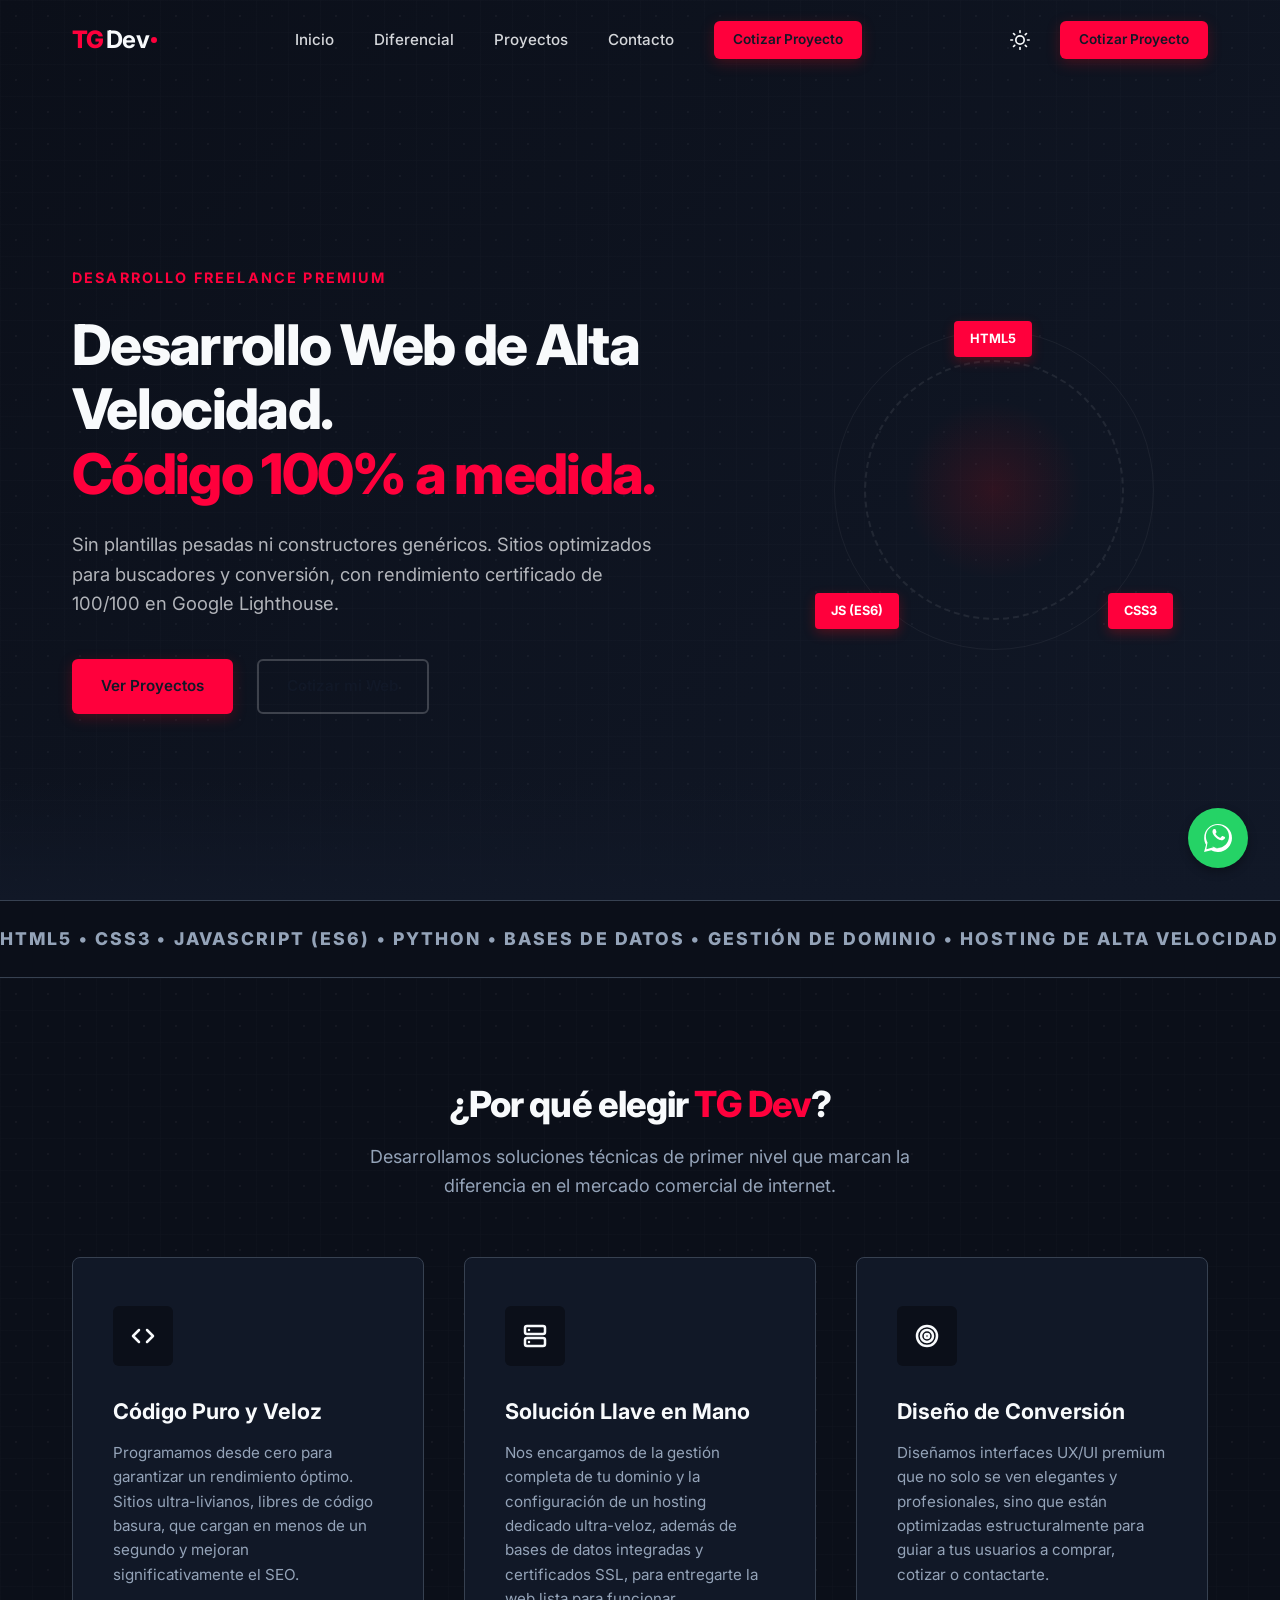
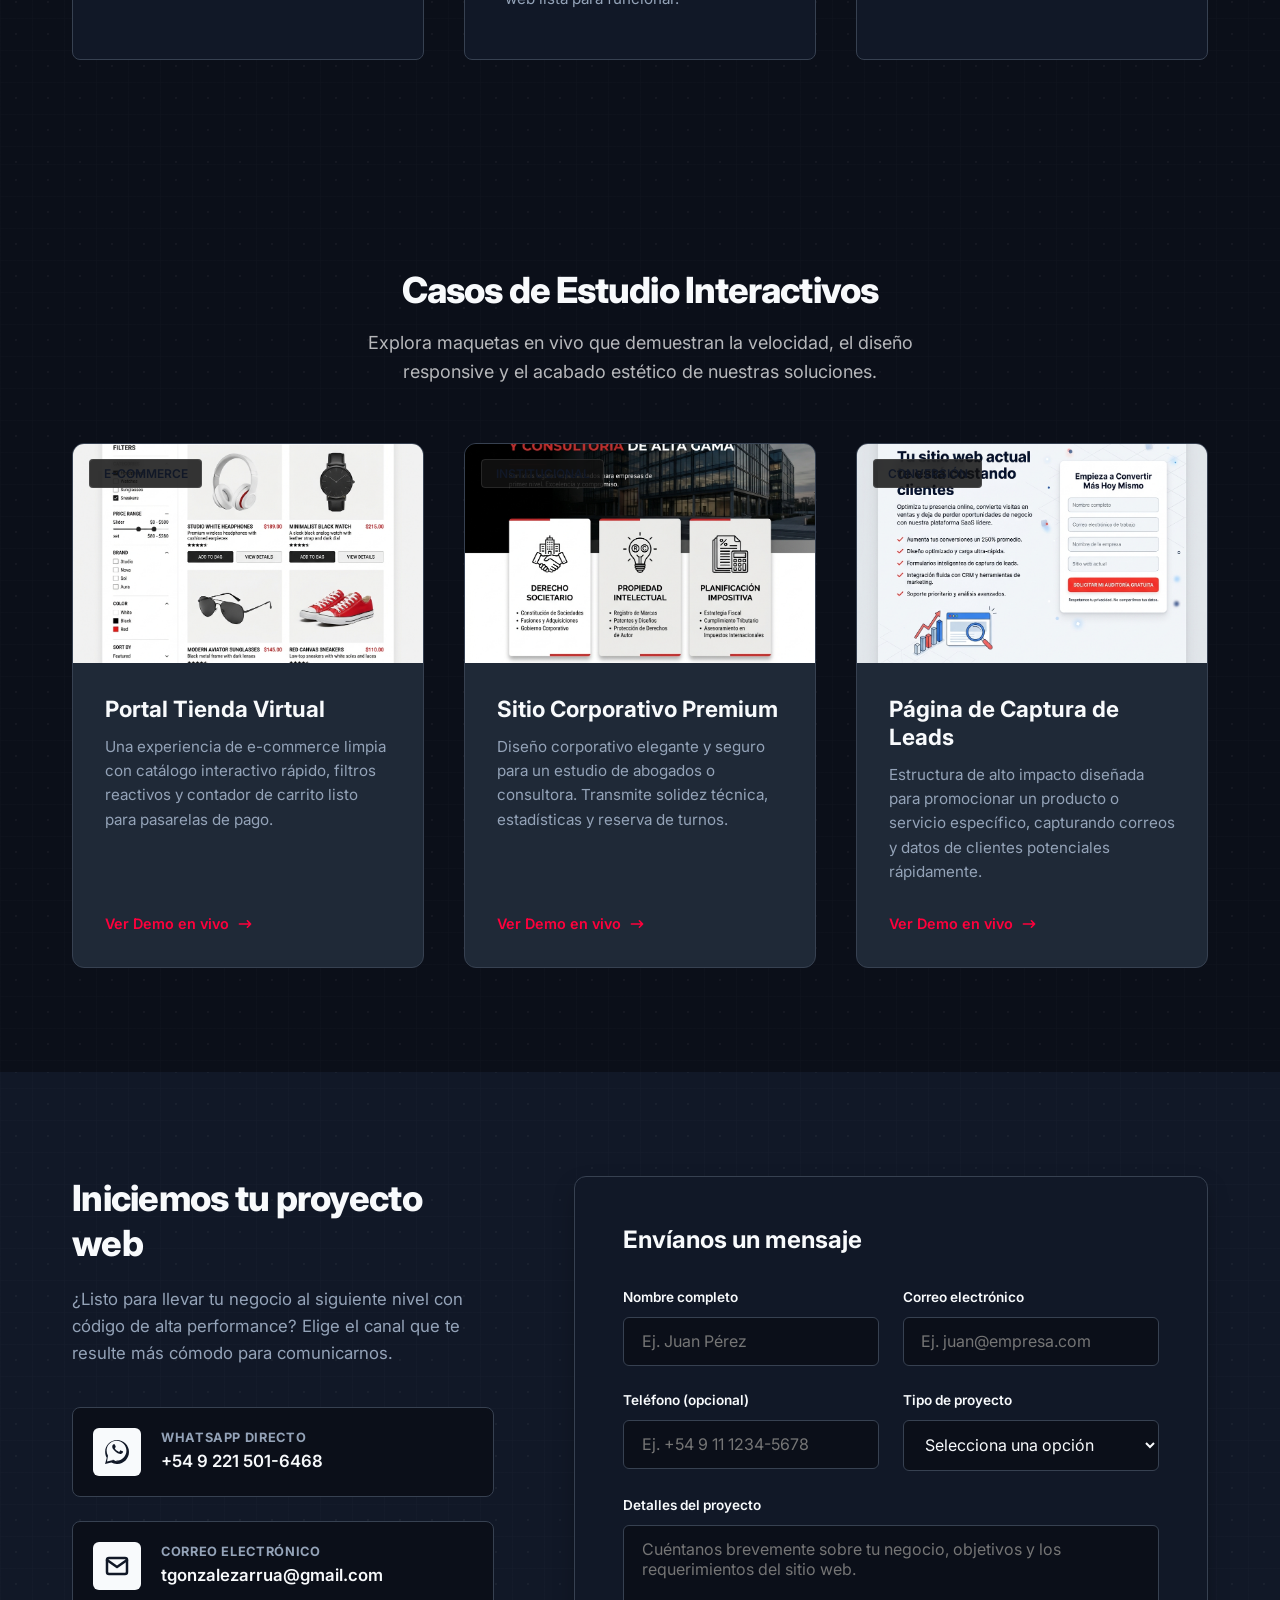
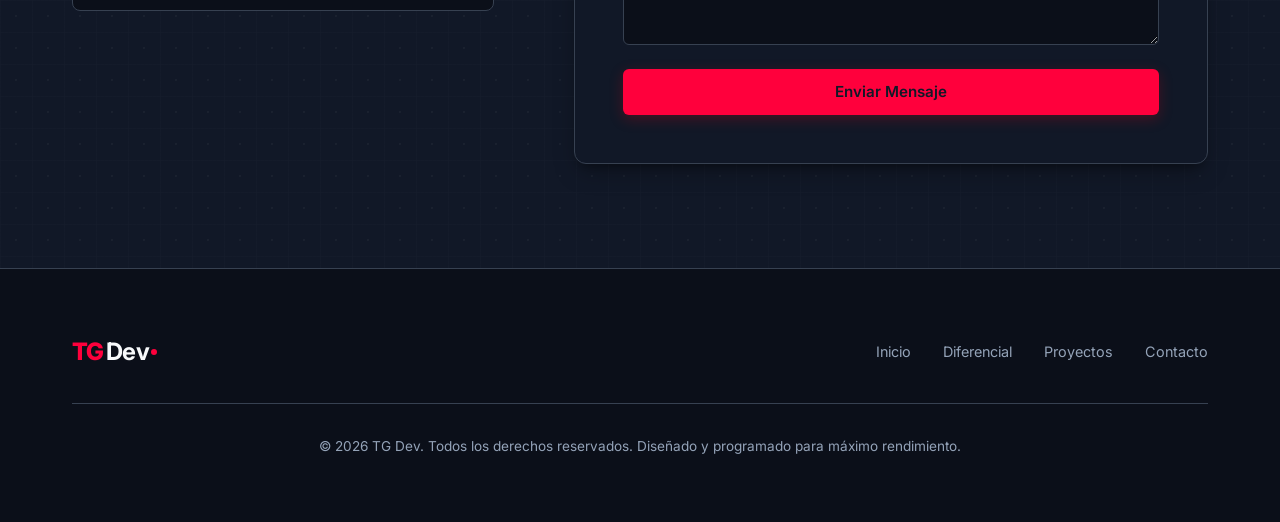
==== commit afb13fb2: "Fix: logo theme visibility, navigation menu contrast in light mode, and canvas grid background textu" ====
--- a/index.html
+++ b/index.html
@@ -21,7 +21,7 @@
   <header class="header">
     <div class="container nav-container">
       <a href="#" class="logo" id="header-logo">
-        TG Dev<span class="logo-dot"></span>
+        <span class="logo-brand">TG</span><span class="logo-name">Dev</span><span class="logo-dot"></span>
       </a>
       
       <!-- Nav menu -->
@@ -339,7 +339,7 @@
     <div class="container">
       <div class="footer-content">
         <a href="#" class="logo footer-logo">
-          TG Dev<span class="logo-dot"></span>
+          <span class="logo-brand">TG</span><span class="logo-name">Dev</span><span class="logo-dot"></span>
         </a>
         <nav aria-label="Menú secundario">
           <ul class="footer-links">
--- a/styles.css
+++ b/styles.css
@@ -47,6 +47,16 @@
   --hero-desc-color: #475569;
   --tech-circle-border: rgba(15, 23, 42, 0.05);
   --tech-circle-dash: rgba(15, 23, 42, 0.08);
+
+  /* Background Grid Texture */
+  --bg-texture: 
+    radial-gradient(rgba(15, 23, 42, 0.06) 1.5px, transparent 1.5px),
+    linear-gradient(rgba(15, 23, 42, 0.02) 1px, transparent 1px),
+    linear-gradient(90deg, rgba(15, 23, 42, 0.02) 1px, transparent 1px);
+  
+  /* Institutional Hero Theme-Aware Variables */
+  --inst-hero-bg: linear-gradient(rgba(255, 255, 255, 0.85), rgba(255, 255, 255, 0.9)), url('https://images.unsplash.com/photo-1486406146926-c627a92ad1ab?q=80&w=1200') no-repeat center center/cover;
+  --inst-hero-text: var(--neutral-dark);
 }
 
 [data-theme="dark"] {
@@ -60,7 +70,7 @@
   --neutral-dark: #F8FAFC;    /* Slate 50 - Near white text */
   --neutral-muted: #94A3B8;   /* Slate 400 - Muted gray text */
   --neutral-light: #111827;   /* Slate 900 - Primary dark background */
-  --neutral-bg-light: #0B0F19;/* Slate 950 - Offset dark background */
+  --neutral-bg-light: #0B0F19;/* Slate 950 background */
   
   --border-light: #374151;    /* Slate 700 - Borders dark */
   --border-dark: #1F2937;     
@@ -70,12 +80,23 @@
   --shadow-lg: 0 10px 25px -5px rgba(0, 0, 0, 0.35), 0 8px 10px -6px rgba(0, 0, 0, 0.3);
   --shadow-premium: 0 20px 40px rgba(0, 0, 0, 0.5);
 
+  /* Hero Dark Grid */
   --hero-bg: linear-gradient(135deg, #0B0F19 0%, #111827 100%);
   --hero-grid: rgba(255, 255, 255, 0.02);
   --hero-title-color: #F8FAFC;
   --hero-desc-color: rgba(248, 250, 252, 0.7);
   --tech-circle-border: rgba(255, 255, 255, 0.05);
   --tech-circle-dash: rgba(255, 255, 255, 0.08);
+
+  /* Background Grid Texture */
+  --bg-texture: 
+    radial-gradient(rgba(248, 250, 252, 0.04) 1.5px, transparent 1.5px),
+    linear-gradient(rgba(248, 250, 252, 0.01) 1px, transparent 1px),
+    linear-gradient(90deg, rgba(248, 250, 252, 0.01) 1px, transparent 1px);
+
+  /* Institutional Hero Theme-Aware Variables */
+  --inst-hero-bg: linear-gradient(rgba(18, 18, 18, 0.95), rgba(18, 18, 18, 0.98)), url('https://images.unsplash.com/photo-1486406146926-c627a92ad1ab?q=80&w=1200') no-repeat center center/cover;
+  --inst-hero-text: var(--neutral-light);
 }
 
 /* ==========================================================================
@@ -97,6 +118,8 @@
 body {
   font-family: var(--font-sans);
   background-color: var(--neutral-light);
+  background-image: var(--bg-texture); /* Applied grid dot texture */
+  background-size: 32px 32px, 32px 32px, 32px 32px;
   color: var(--neutral-dark);
   line-height: 1.6;
   overflow-x: hidden;
@@ -172,6 +195,8 @@
 .bg-dark {
   background-color: var(--neutral-bg-light);
   color: var(--neutral-dark);
+  background-image: var(--bg-texture);
+  background-size: 32px 32px, 32px 32px, 32px 32px;
 }
 
 .bg-dark h1, .bg-dark h2, .bg-dark h3, .bg-dark h4 {
@@ -180,6 +205,8 @@
 
 .bg-offset {
   background-color: var(--neutral-bg-light);
+  background-image: var(--bg-texture);
+  background-size: 32px 32px, 32px 32px, 32px 32px;
 }
 
 /* ==========================================================================
@@ -295,14 +322,6 @@
   border-bottom: 1px solid rgba(15, 23, 42, 0.08);
 }
 
-.header.scrolled-light .nav-link {
-  color: var(--primary);
-}
-
-.header.scrolled-light .logo {
-  color: var(--primary);
-}
-
 .nav-container {
   display: flex;
   justify-content: space-between;
@@ -313,11 +332,21 @@
 .logo {
   font-size: 1.5rem;
   font-weight: 800;
-  color: var(--neutral-light);
   letter-spacing: -0.03em;
   display: flex;
   align-items: center;
-  gap: 0.25rem;
+  gap: 0.15rem;
+}
+
+.logo-brand {
+  color: var(--accent);
+  font-weight: 800;
+}
+
+.logo-name {
+  color: var(--primary);
+  font-weight: 700;
+  transition: var(--transition-normal);
 }
 
 .logo-dot {
@@ -338,7 +367,8 @@
 .nav-link {
   font-size: 0.95rem;
   font-weight: 500;
-  color: rgba(255, 255, 255, 0.85);
+  color: var(--primary); /* Swap dynamically between themes */
+  opacity: 0.85;
   position: relative;
   padding: 0.5rem 0;
 }
@@ -357,7 +387,8 @@
 }
 
 .nav-link:hover {
-  color: var(--neutral-light);
+  color: var(--accent); /* Hover accent highlight */
+  opacity: 1;
 }
 
 .nav-link:hover::after {
@@ -390,13 +421,9 @@
 .mobile-toggle span {
   width: 100%;
   height: 2px;
-  background-color: var(--neutral-light);
+  background-color: var(--primary); /* Swap dynamically */
   border-radius: 2px;
   transition: var(--transition-normal);
-}
-
-.header.scrolled-light .mobile-toggle span {
-  background-color: var(--primary);
 }
 
 /* ==========================================================================
@@ -412,9 +439,9 @@
   padding-top: var(--header-height);
   background: var(--hero-bg);
   background-image: 
-    radial-gradient(var(--hero-grid) 1px, transparent 1px),
+    var(--bg-texture),
     var(--hero-bg);
-  background-size: 28px 28px, 100% 100%;
+  background-size: 32px 32px, 32px 32px, 32px 32px, 100% 100%;
   overflow: hidden;
 }
 
@@ -883,10 +910,6 @@
   border-top: 1px solid var(--border-light);
 }
 
-.footer-logo {
-  color: var(--primary) !important;
-}
-
 .footer-copyright {
   color: var(--neutral-muted) !important;
 }
@@ -895,10 +918,6 @@
   display: flex;
   justify-content: space-between;
   align-items: center;
-}
-
-.footer-logo {
-  color: var(--neutral-light);
 }
 
 .footer-links {
@@ -909,14 +928,14 @@
 }
 
 .footer-link:hover {
-  color: var(--neutral-light);
+  color: var(--accent);
 }
 
 .footer-copyright {
   font-size: 0.85rem;
   margin-top: 2rem;
   text-align: center;
-  border-top: 1px solid rgba(255, 255, 255, 0.05);
+  border-top: 1px solid var(--border-light);
   padding-top: 2rem;
   width: 100%;
 }
@@ -951,12 +970,8 @@
   display: inline-flex;
   align-items: center;
   gap: 0.4rem;
-  color: rgba(255, 255, 255, 0.85);
+  color: var(--primary);
   transition: var(--transition-fast);
-}
-
-.header.scrolled-light .demo-back-btn {
-  color: var(--primary);
 }
 
 .demo-back-btn:hover {
@@ -1211,13 +1226,13 @@
 .inst-hero {
   padding-top: 180px;
   padding-bottom: 100px;
-  background: linear-gradient(rgba(18, 18, 18, 0.9), rgba(18, 18, 18, 0.95)), url('https://images.unsplash.com/photo-1486406146926-c627a92ad1ab?q=80&w=1200') no-repeat center center/cover;
-  color: var(--neutral-light);
+  background: var(--inst-hero-bg);
+  color: var(--inst-hero-text);
   text-align: center;
 }
 
 .inst-hero h1 {
-  color: var(--neutral-light);
+  color: inherit;
   font-size: 3.5rem;
   font-weight: 800;
   margin-bottom: 1.5rem;
@@ -1225,7 +1240,8 @@
 
 .inst-hero p {
   font-size: 1.2rem;
-  color: rgba(255, 255, 255, 0.7);
+  color: inherit;
+  opacity: 0.8;
   max-width: 700px;
   margin: 0 auto 2.5rem auto;
 }
@@ -1513,7 +1529,7 @@
   
   .nav-link {
     font-size: 1.1rem;
-    color: var(--neutral-light);
+    color: var(--primary);
   }
   
   .nav-cta {
@@ -1541,7 +1557,7 @@
   /* Mobile Hamburger Animation */
   .mobile-toggle.active span:nth-child(1) {
     transform: rotate(45deg) translate(5px, 5px);
-    background-color: var(--neutral-light) !important;
+    background-color: var(--primary) !important;
   }
   
   .mobile-toggle.active span:nth-child(2) {
@@ -1550,7 +1566,7 @@
   
   .mobile-toggle.active span:nth-child(3) {
     transform: rotate(-45deg) translate(6px, -7px);
-    background-color: var(--neutral-light) !important;
+    background-color: var(--primary) !important;
   }
 }
 
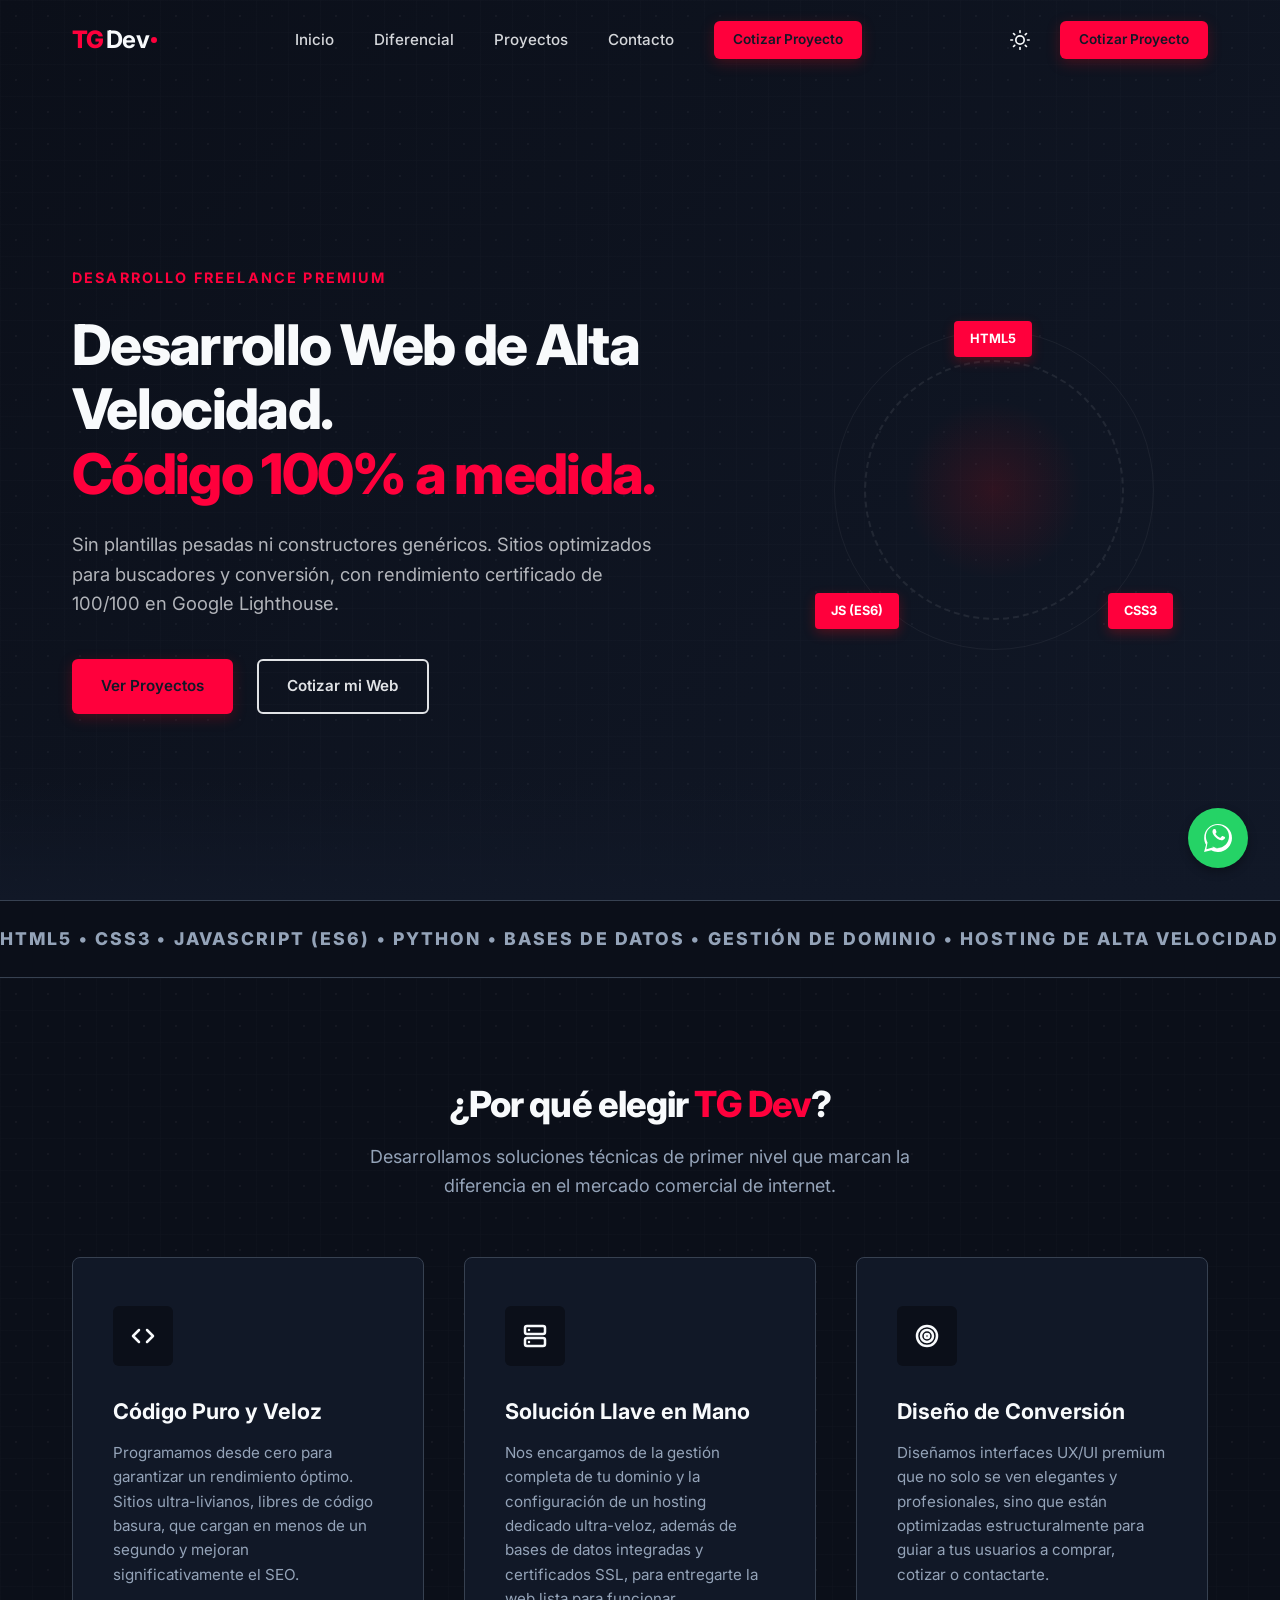
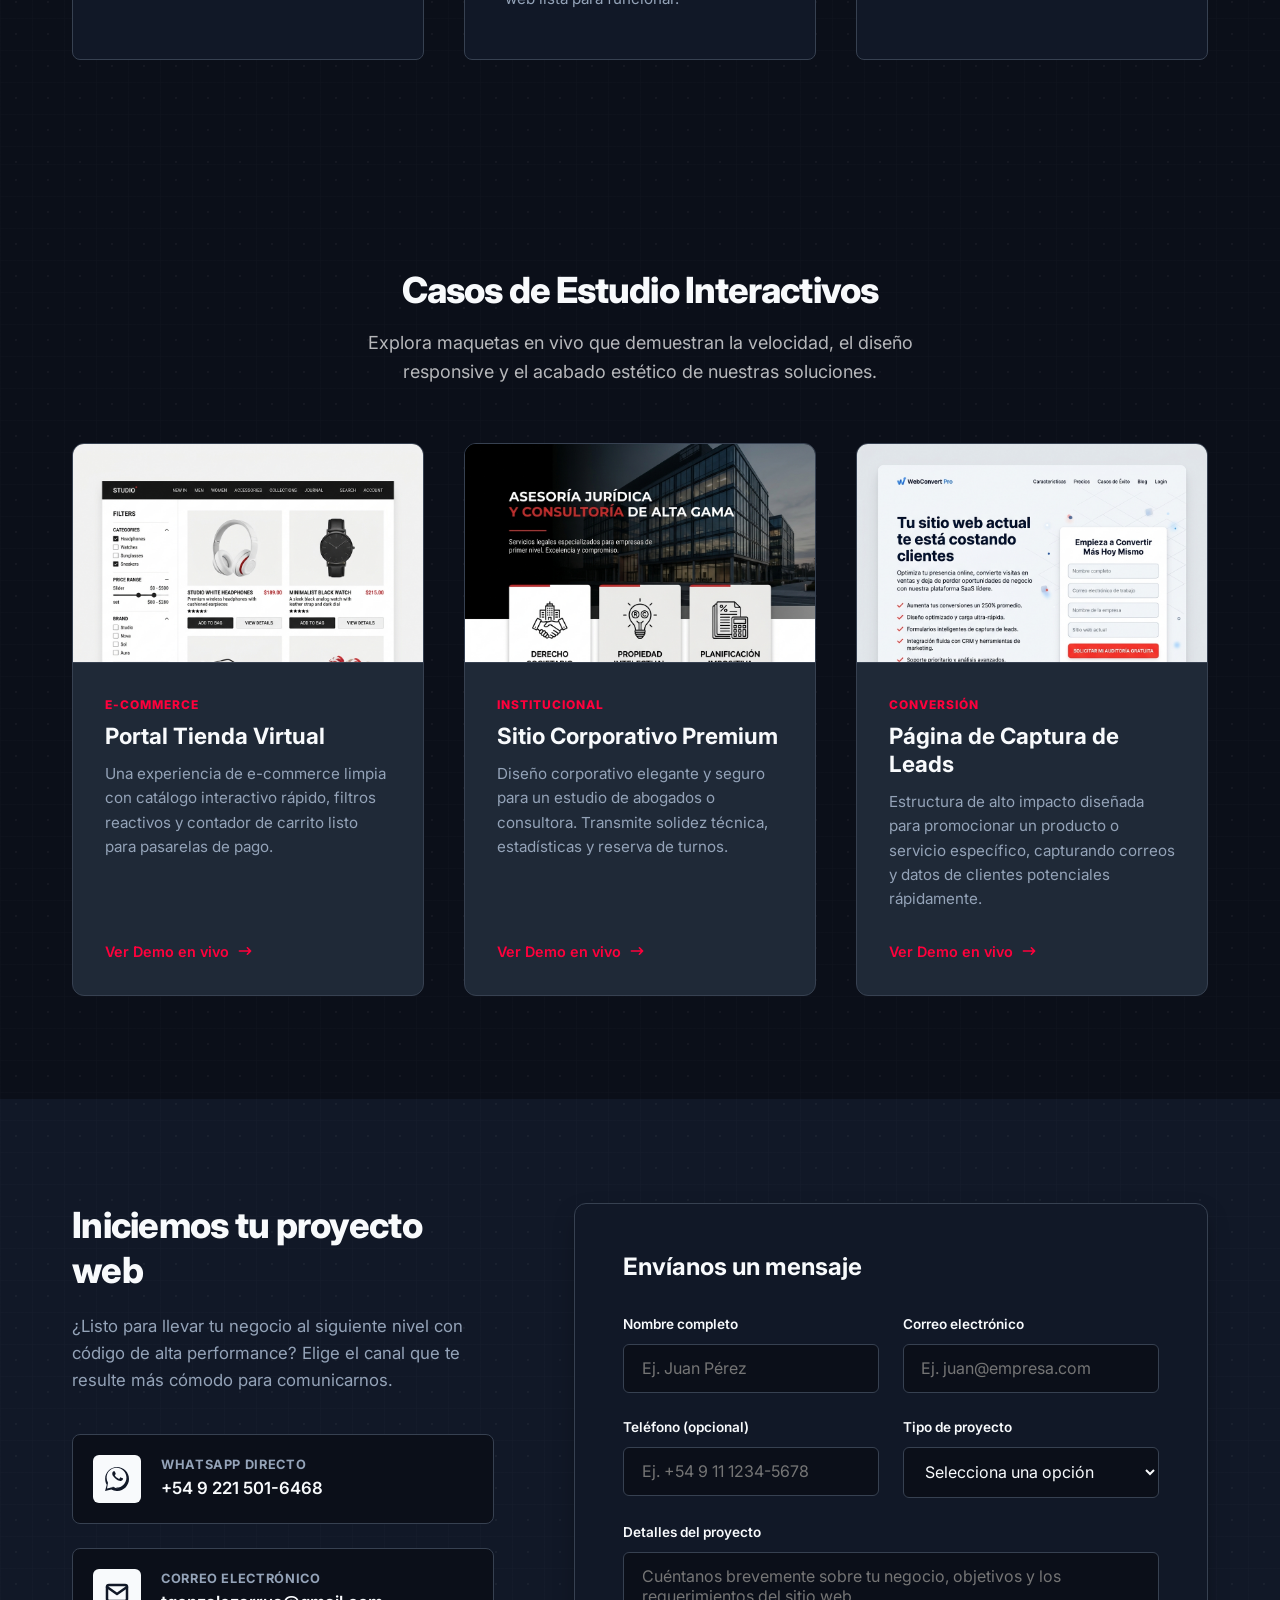
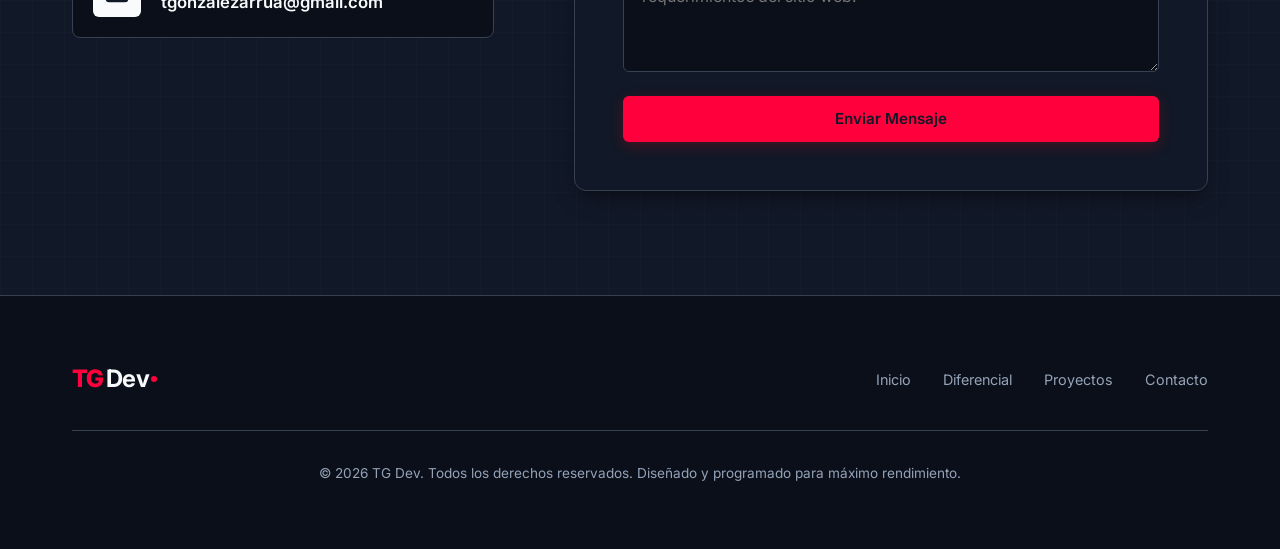
==== commit 87fa0905: "Fix: align showcase mockup images to top and style category tags cleanly" ====
--- a/index.html
+++ b/index.html
@@ -178,12 +178,10 @@
         <!-- E-Commerce Card -->
         <article class="showcase-card">
           <div class="showcase-img-container">
-            <span class="showcase-overlay">
-              <span class="showcase-tag">E-Commerce</span>
-            </span>
             <img src="assets/img/ecommerce-preview.png" alt="Previsualización de la tienda online ficticia" class="showcase-img" loading="lazy">
           </div>
           <div class="showcase-content">
+            <span class="showcase-category">E-Commerce</span>
             <h3>Portal Tienda Virtual</h3>
             <p>Una experiencia de e-commerce limpia con catálogo interactivo rápido, filtros reactivos y contador de carrito listo para pasarelas de pago.</p>
             <a href="demo-ecommerce.html" class="showcase-link">
@@ -198,12 +196,10 @@
         <!-- Institutional Card -->
         <article class="showcase-card">
           <div class="showcase-img-container">
-            <span class="showcase-overlay">
-              <span class="showcase-tag">Institucional</span>
-            </span>
             <img src="assets/img/institucional-preview.png" alt="Previsualización del sitio corporativo ficticio" class="showcase-img" loading="lazy">
           </div>
           <div class="showcase-content">
+            <span class="showcase-category">Institucional</span>
             <h3>Sitio Corporativo Premium</h3>
             <p>Diseño corporativo elegante y seguro para un estudio de abogados o consultora. Transmite solidez técnica, estadísticas y reserva de turnos.</p>
             <a href="demo-institucional.html" class="showcase-link">
@@ -218,12 +214,10 @@
         <!-- Landing Page Card -->
         <article class="showcase-card">
           <div class="showcase-img-container">
-            <span class="showcase-overlay">
-              <span class="showcase-tag">Conversión</span>
-            </span>
             <img src="assets/img/landing-preview.png" alt="Previsualización de la landing page de captura" class="showcase-img" loading="lazy">
           </div>
           <div class="showcase-content">
+            <span class="showcase-category">Conversión</span>
             <h3>Página de Captura de Leads</h3>
             <p>Estructura de alto impacto diseñada para promocionar un producto o servicio específico, capturando correos y datos de clientes potenciales rápidamente.</p>
             <a href="demo-landing.html" class="showcase-link">
--- a/styles.css
+++ b/styles.css
@@ -261,14 +261,17 @@
 
 .btn-secondary {
   background-color: transparent;
-  color: var(--neutral-light);
-  border: 2px solid rgba(255, 255, 255, 0.2);
+  color: var(--primary);
+  border: 2px solid var(--primary);
+  opacity: 0.9;
 }
 
 .btn-secondary:hover {
-  border-color: var(--neutral-light);
-  background-color: rgba(255, 255, 255, 0.05);
+  color: var(--accent);
+  border-color: var(--accent);
+  background-color: rgba(255, 0, 60, 0.05);
   transform: translateY(-2px);
+  opacity: 1;
 }
 
 .btn-outline-dark {
@@ -661,12 +664,14 @@
   aspect-ratio: 16/10;
   overflow: hidden;
   background-color: var(--primary-dark);
+  border-bottom: 1px solid var(--border-light);
 }
 
 .showcase-img {
   width: 100%;
   height: 100%;
   object-fit: cover;
+  object-position: top;
   transition: var(--transition-slow);
 }
 
@@ -674,23 +679,14 @@
   transform: scale(1.05);
 }
 
-.showcase-overlay {
-  position: absolute;
-  top: 1rem;
-  left: 1rem;
-  z-index: 10;
-}
-
-.showcase-tag {
-  background-color: rgba(18, 18, 18, 0.85);
-  backdrop-filter: blur(4px);
-  border: 1px solid rgba(255, 255, 255, 0.1);
-  color: var(--neutral-light);
-  padding: 0.35rem 0.85rem;
+.showcase-category {
+  display: inline-block;
   font-size: 0.75rem;
-  font-weight: 600;
+  font-weight: 800;
   text-transform: uppercase;
-  border-radius: 4px;
+  color: var(--accent);
+  margin-bottom: 0.5rem;
+  letter-spacing: 0.08em;
 }
 
 .showcase-content {
